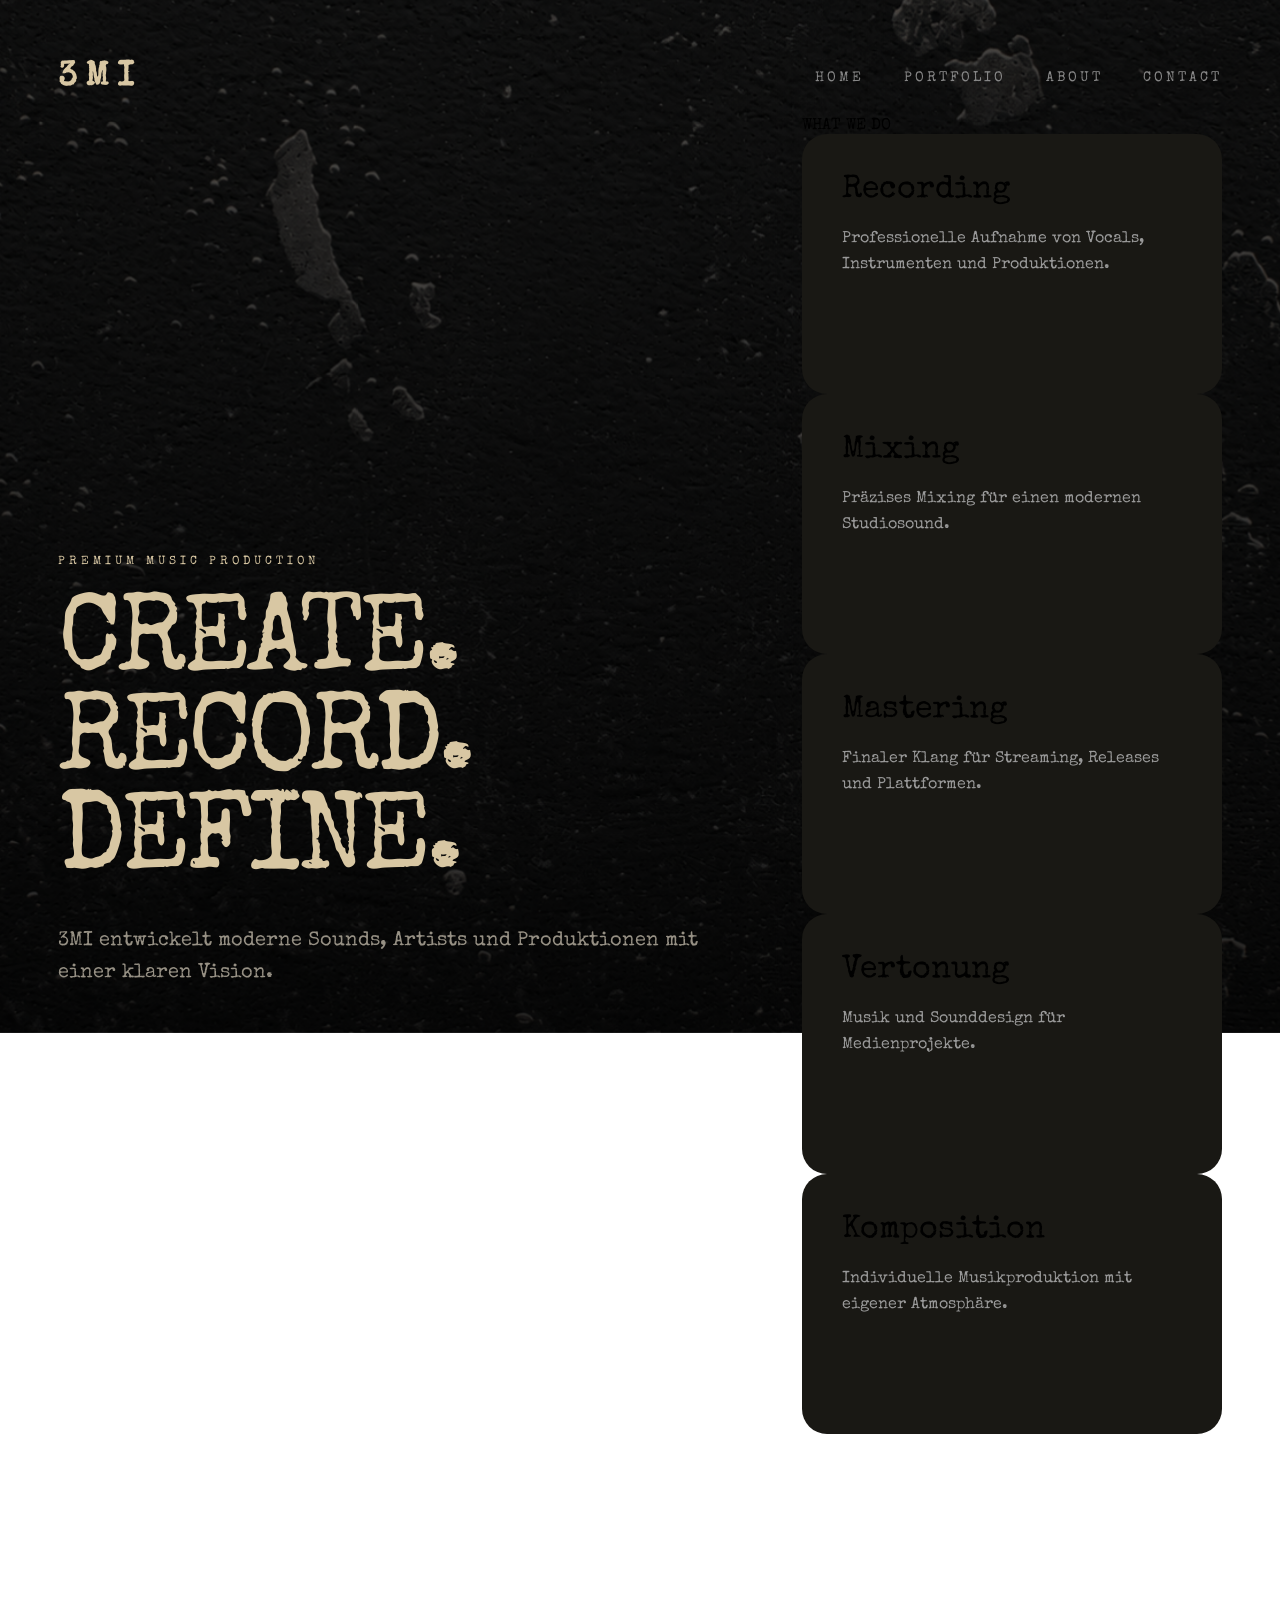
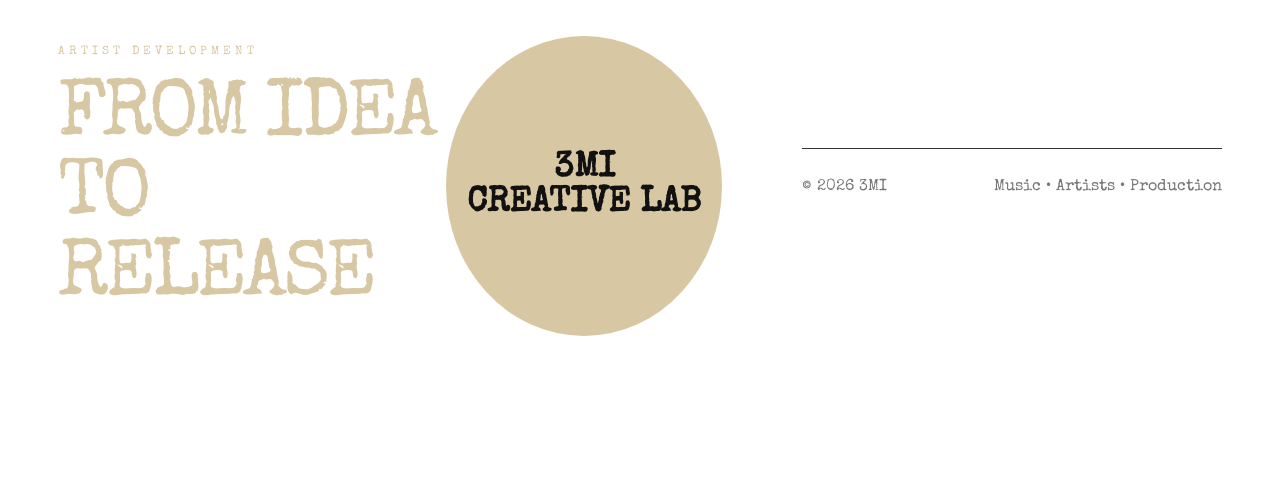
==== index.html @ 88a0291c "Update index.html" ====
<!DOCTYPE html>
<html lang="de">

<head>

    <meta charset="UTF-8">
    <meta name="viewport" content="width=device-width, initial-scale=1.0">

    <title>3MI </title>


    <!-- 
         GOOGLE FONT
     -->

    <link rel="preconnect" href="https://fonts.googleapis.com">
    <link rel="preconnect" href="https://fonts.gstatic.com" crossorigin>

    <link 
        href="https://fonts.googleapis.com/css2?family=Special+Elite&display=swap"
        rel="stylesheet"
    >


    <!-- 
         STYLE
     -->

    <link rel="stylesheet" href="assets/css/style.css">

</head>



<body>


<!-- 
     BACKGROUND
 -->

<div class="background-layer"></div>



<!-- 
     PAGE WRAPPER
 -->

<div class="page">


<!-- 
     NAVIGATION
 -->

<header class="navbar">


    <div class="logo">

        3MI

    </div>



    <button class="menu-toggle">
        ☰
    </button>


    <nav class="nav-menu">

    <a href="/">
        HOME
    </a>

    <a href="portfolio.html">
        PORTFOLIO
    </a>

    <a href="about.html">
        ABOUT
    </a>

    <a href="contact.html">
        CONTACT
    </a>

    </nav>


</header>





<!-- 
     HERO SECTION
  -->

<section class="hero">


    <div class="hero-text">


        <p class="tag">
            PREMIUM MUSIC PRODUCTION
        </p>


        <h1>
            CREATE.
            <br>
            RECORD.
            <br>
            DEFINE.
        </h1>


        <p class="description">

            3MI  entwickelt moderne Sounds,
            Artists und Produktionen mit einer
            klaren Vision.

        </p>


    </div>




    <!-- STUDIO STATUS CARD 

    <div class="hero-card">


        <div class="card-top">

            3MI 

        </div>



        <div class="wave">

            <span></span>
            <span></span>
            <span></span>
            <span></span>
            <span></span>
            <span></span>
            <span></span>
            <span></span>

        </div>



        <div class="card-info">


            <div>
                STATUS
                <strong>
                    ONLINE
                </strong>
            </div>


            <div>
                BPM
                <strong>
                    140
                </strong>
            </div>


            <div>
                QUALITY
                <strong>
                    48 KHZ
                </strong>
            </div>


        </div>


    </div>


</section>

-->




<!-- 
     SERVICES / PAKETE
 -->


<section class="services">


    <div class="section-title">

        WHAT WE DO

    </div>




    <div class="cards">



        <article class="service-card">

            <h3>
                Recording
            </h3>

            <p>
                Professionelle Aufnahme
                von Vocals, Instrumenten
                und Produktionen.
            </p>

        </article>




        <article class="service-card">

            <h3>
                Mixing
            </h3>

            <p>
                Präzises Mixing für
                einen modernen Studiosound.
            </p>

        </article>




        <article class="service-card">

            <h3>
                Mastering
            </h3>

            <p>
                Finaler Klang für Streaming,
                Releases und Plattformen.
            </p>

        </article>




        <article class="service-card">

            <h3>
                Vertonung
            </h3>

            <p>
                Musik und Sounddesign
                für Medienprojekte.
            </p>

        </article>




        <article class="service-card">

            <h3>
                Komposition
            </h3>

            <p>
                Individuelle Musikproduktion
                mit eigener Atmosphäre.
            </p>

        </article>



    </div>


</section>






<!-- 
     ARTIST DEVELOPMENT
 -->


<section class="artist">


    <div>

        <p class="tag">
            ARTIST DEVELOPMENT
        </p>


        <h2>

            FROM IDEA
            <br>
            TO RELEASE

        </h2>


    </div>




    <div class="artist-box">

        3MI

        <br>

        CREATIVE LAB

    </div>


</section>






<!-- 
     FOOTER
 -->


<footer>


    <div>
        © 2026 3MI
    </div>


    <div>
        Music • Artists • Production
    </div>


</footer>




</div>





<!-- 
     BACKGROUND MOVEMENT
 -->

<script>


const background = document.querySelector(".background-layer");


let mouseX = 0;
let mouseY = 0;



document.addEventListener(
    "mousemove",
    (event)=>{


        mouseX =
        (event.clientX / window.innerWidth - 0.5) * 35;


        mouseY =
        (event.clientY / window.innerHeight - 0.5) * 35;


    }
);



function animateBackground(){


    background.style.transform =

    `
    translate(${-mouseX}px, ${-mouseY}px)
    scale(1.1)
    `;


    requestAnimationFrame(
        animateBackground
    );

}


animateBackground();



</script>





<!-- 
     PAGE TRANSITION
 -->

<script>


const page = document.querySelector(".page");


document
.querySelectorAll("nav a")
.forEach(link => {


    link.addEventListener(
        "click",
        event => {


            const target =
            link.getAttribute("href");


            if(
                target &&
                target.endsWith(".html")
            ){


                event.preventDefault();


                page.classList.add(
                    "page-leave"
                );


                setTimeout(()=>{


                    window.location.href =
                    target;


                },500);


            }


        }
    );


});


</script>


<script>

const menuButton = document.querySelector(".menu-toggle");
const menu = document.querySelector(".nav-menu");


menuButton.addEventListener("click",()=>{

    menu.classList.toggle("active");

});

</script>

</body>

</html>
---- assets/css/style.css ----
:root{


--bg:#11110f;

--surface:#191814;

--surface2:#222019;

--cream:#d8c7a3;

--text:#f5f0e6;

--muted:#969084;


}

*{

box-sizing:border-box;

}

/* GLOBAL FONT  */


body {

    font-family:
    "Special Elite",
    cursive;

}

/* LOGO */

.logo {

    font-family:
    "Special Elite",
    cursive;

    font-weight:400;

    letter-spacing:5px;

}

/* HEADLINES */

h1,
h2,
h3 {

    font-family:
    "Special Elite",
    cursive;

    font-weight:400;

}

/* NAVIGATION */

.navbar a {

    font-family:
    "Special Elite",
    cursive;

    letter-spacing:2px;

}

/* MOVING BACKGROUND */



.background-layer{


    position:fixed;


    inset:-80px;


    z-index:-1;


    background:


    linear-gradient(
        rgba(0,0,0,.55),
        rgba(0,0,0,.75)
    ),

    url("../images/background.jpg");



    background-size:cover;


    background-position:center;


    background-repeat:no-repeat;



    will-change:transform;


    transition:transform .15s ease-out;


}

/* WEBSITE CONTENT ABOVE BACKGROUND */


.page{


    position:relative;


    z-index:5;


    max-width:1400px;


    margin:auto;


    padding:30px 50px;


}

/* NAV */

.navbar{


    height:80px;

    display:flex;

    align-items:center;

    justify-content:space-between;


}

.logo{


    font-size:34px;

    font-weight:900;

    letter-spacing:8px;

    color:var(--cream);


}

.logo span{


    display:block;

    font-size:9px;

    letter-spacing:5px;

    color:#8f887b;


}

nav{


    display:flex;

    gap:40px;


}

nav a{


    text-decoration:none;

    color:#aaa;

    font-size:13px;

    letter-spacing:2px;


}

nav a:hover{

    color:white;

}

.nav-button{


    background:var(--cream);

    border:none;

    padding:14px 25px;

    border-radius:30px;

    font-weight:700;

    cursor:pointer;


}

.navbar nav a {

    position:relative;

    text-decoration:none;

    color:#888;

    font-size:14px;

    letter-spacing:3px;

    transition:.3s;

}

/* Hover Farbe */

.navbar nav a:hover {

    color:#f5f0df;

}

/* Unterstrich Animation */

.navbar nav a::after {


    content:"";


    position:absolute;


    left:0;


    bottom:-8px;


    width:0;


    height:2px;


    background:var(--cream);


    transition:.35s;

    box-shadow:

    0 0 10px rgba(216,199,163,.7);


}

.navbar nav a:hover::after {


    width:100%;


}

/* HERO */

.hero{


    min-height:700px;

    display:grid;

    grid-template-columns:1fr 420px;

    align-items:center;

    gap:80px;


}

.tag{


    color:var(--cream);

    letter-spacing:4px;

    font-size:12px;


}

h1{

    color:var(--cream);

    font-size:110px;

    line-height:.9;

    margin:30px 0;

    letter-spacing:-5px;
}

.description{


    color:var(--muted);

    font-size:20px;

    max-width:800px;

    line-height:1.6;


}





.buttons{


    display:flex;

    gap:20px;

    margin-top:40px;


}

button{


    font-family:inherit;

}

.primary{


    background:var(--cream);

    border:none;

    padding:18px 35px;

    border-radius:40px;

    font-weight:700;


}

.secondary{


    background:none;

    border:1px solid #555;

    color:white;

    padding:18px 35px;

    border-radius:40px;


}

/* CARD */


.hero-card{


    background:

    linear-gradient(

    145deg,

    #24221d,

    #13120f

);


    border-radius:30px;

    padding:30px;

    height:420px;


}

.card-top{


    letter-spacing:4px;

    color:#aaa;


}

.wave{


    height:150px;

    display:flex;

    align-items:center;

    justify-content:center;

    gap:8px;


}

.wave span{


    width:5px;

    height:70px;

    background:var(--cream);

    border-radius:10px;


    animation:pulse 1.5s infinite alternate;


}

.wave span:nth-child(even){

    height:120px;

}

@keyframes pulse{


    from{

        transform:scaleY(.6);

    }


    to{

    transform:scaleY(1);

    }


}

.card-info{


    display:flex;

    justify-content:space-between;

    color:#888;

    font-size:12px;

}

.card-info strong{


    display:block;

    color:white;

    margin-top:10px;


}

/* SERVICES belibt erstmal kommentiert

.services{

    color:var(--cream);
    padding:100px 0;

    max-width:1200px;

    margin:0 auto;

}

.section-title{

    width:100%;
    
    text-align:center;

    color:var(--cream);

    letter-spacing:8px;

    font-size:15px;

    margin-bottom:50px;


}

.cards {

    display:grid;

    grid-template-columns:repeat(6, 1fr);

    gap:30px;

    max-width:1100px;

    margin:auto;

} 
*/

/* obere 3 Karten */

.service-card:nth-child(1){

    grid-column:1 / 3;

}


.service-card:nth-child(2){

    grid-column:3 / 5;

}


.service-card:nth-child(3){

    grid-column:5 / 7;

}



/* untere 2 Karten zentriert */

.service-card:nth-child(4){

    grid-column:2 / 4;

}



.service-card:nth-child(5){

    grid-column:4 / 6;

}

.service-card{


    background:var(--surface);

    padding:40px;

    border-radius:25px;

    min-height:260px;

    transition:.3s;


}

.service-card:hover{


    transform:translateY(-8px);


}

.service-card h3{


    font-size:32px;

    margin:0 0 20px;


}

.service-card p{


    color:#999;

    line-height:1.6;


}

/* ARTIST */


.artist{

    color:var(--cream);

    display:flex;

    justify-content:space-between;

    align-items:center;

    max-width:1200px;

    width:100%;

    margin:0 auto;

    padding:120px 0;

}

.artist h2{

    color:var(--cream);

    font-size:80px;

    letter-spacing:-4px;

    margin:20px 0;

}

.artist-box{

    width:300px;

    height:300px;

    border-radius:50%;

    background:var(--cream);

    color:#111;

    display:flex;

    align-items:center;

    justify-content:center;

    text-align:center;

    font-weight:900;

    font-size:35px;

}

footer{


    border-top:1px solid #333;

    padding:30px 0;

    display:flex;

    justify-content:space-between;

    color:#777;

}

@media (max-width: 900px) {

    .page{
        padding:20px;
    }

    .hero{

        grid-template-columns:1fr;
        gap:40px;
        min-height:auto;

    }

    .hero h1{

        font-size:55px;
        letter-spacing:-2px;

    }

    .description{

        font-size:16px;

    }

    .hero-card{

        width:100%;
        height:auto;

    }

    .cards{

        grid-template-columns:1fr;
        gap:20px;

    }

    .service-card{

        grid-column:auto !important;

    }

    .portfolio-grid{

        grid-template-columns:1fr;

    }

    .artist{

        flex-direction:column;

        align-items:center;

        gap:40px;

        text-align:center;

        padding:70px 0;

    }

    .artist h2{

        font-size:55px;

    }

    .artist-box{

        width:220px;
        height:220px;
        font-size:28px;

    }

}

/* PORTFOLIO */


.portfolio{


    padding:120px 0;


}




.portfolio-grid{


    max-width:1100px;


    margin:auto;


    display:grid;


    grid-template-columns:repeat(3,1fr);


    gap:30px;


}



.portfolio-card{

    color:var(--cream);

    background:var(--surface);

    border-radius:25px;

    overflow:hidden;

    transition:.4s;


}



.portfolio-card:hover{


    transform:translateY(-10px);


}



.portfolio-card img{


    width:100%;


    height:250px;


    object-fit:cover;


}



.portfolio-card h3{


    padding:20px 25px 0;


    font-size:28px;


}



.portfolio-card p{


    padding:0 25px 25px;


    color:#999;


}

/*

PAGE TRANSITION

*/


.fade{

    animation:pageEnter .8s ease;

}



@keyframes pageEnter{


    from{

        opacity:0;

        transform:translateY(20px);

        filter:blur(8px);

    }


    to{

        opacity:1;

        transform:translateY(0);

        filter:blur(0);

    }


}



@keyframes pageFade{


    from{

        opacity:0;

        transform:translateY(20px);

    }


    to{

        opacity:1;

        transform:translateY(0);

    }


}






/*

ACTIVE NAVBAR

*/


.navbar a.active{


    color:#d8c9a7;


}



.navbar a.active::after{


    width:100%;


}


/*

NAV HOVER

*/


.navbar a{


    position:relative;


}



.navbar a::after{


    content:"";


    position:absolute;


    left:0;


    bottom:-8px;


    height:2px;


    width:0;


    background:#d8c9a7;


    transition:.3s;


}



.navbar a:hover::after{


    width:100%;


}



/* PORTFOLIO */


.portfolio-hero{

    padding-top:120px;

    max-width:1100px;

    margin:auto;

}





.portfolio-hero h1{

    font-size:90px;

    line-height:.9;

    margin:30px 0;

}







.portfolio-grid{


    max-width:1200px;

    margin:100px auto;

    display:grid;

    grid-template-columns:repeat(2,1fr);

    gap:40px;


}





.portfolio-card{


    position:relative;

    height:500px;

    overflow:hidden;

    border-radius:30px;

    background:#111;


}





.portfolio-card img{


    width:100%;

    height:100%;

    object-fit:cover;

    transition:.6s;


}






.portfolio-card:hover img{


    transform:scale(1.08);


}






.portfolio-overlay{


    position:absolute;

    bottom:0;

    left:0;

    right:0;

    padding:40px;

    background:

    linear-gradient(
    transparent,
    rgba(0,0,0,.85)
    );


}






.portfolio-overlay h2{


    font-size:35px;

    margin:0;


}






.portfolio-overlay p{


    color:#aaa;

    letter-spacing:2px;


}



/* PAGE TRANSITION */


.page-transition{

    animation:pageOut .6s ease forwards;

    filter:blur(5px);

}



@keyframes pageOut{


    from{

        opacity:1;

        transform:translateY(0);

    }


    to{

        opacity:0;

        transform:translateY(-20px);

    }


}

.page-leave{


    animation:pageLeave .5s ease forwards;


}



@keyframes pageLeave{


    from{

        opacity:1;

        transform:translateY(0);

        filter:blur(0);


    }



    to{


        opacity:0;

        transform:translateY(-20px);

        filter:blur(8px);


    }


}

/* 
   ABOUT IMAGE
 */


@media(max-width:900px){


    .about-image-section{

        width:100%;

        margin:50px 0;

    }

}

.about-image-card {

    position:relative;

    height:550px;

    overflow:hidden;

    border-radius:30px;

}



.about-image-card img {

    width:100%;

    height:100%;

    object-fit:cover;

    transition:.6s;

}



.about-image-card:hover img {

    transform:scale(1.08);

}



.about-overlay {

    position:absolute;

    bottom:0;

    left:0;

    right:0;

    padding:40px;

    background:

    linear-gradient(
        transparent,
        rgba(0,0,0,.85)
    );

}

@media(max-width:900px){


    .about-overlay{

        padding:25px;

    }


    .about-overlay h2{

        font-size:30px;

    }


}

.about-overlay h2 {

    color:var(--cream);

    font-size:40px;

    margin-bottom:10px;

}


.about-overlay p {

    color:#aaa;

    letter-spacing:2px;

}

/* 
   MOBILE MENU
 */


.menu-toggle{

    display:none;

    background:none;

    border:none;

    color:var(--cream);

    font-size:32px;

    cursor:pointer;

    font-family:inherit;

}




@media(max-width:900px){



    .navbar{

        position:relative;

    }




    .menu-toggle{

        display:block;

    }




    .nav-menu{

        position:absolute;

        top:80px;

        left:0;

        right:0;

        background:var(--surface);

        border-radius:20px;

        padding:30px;


        display:none;

        flex-direction:column;

        align-items:center;

        gap:25px;


        text-align:center;

        z-index:100;

    }




    .nav-menu.active{

        display:flex;

    }




    .nav-menu a{

        font-size:18px;

        color:var(--cream);

        letter-spacing:3px;

    }




    .nav-menu a::after{

        display:none;

    }



}

/* 
   PORTFOLIO SPOTIFY MOBILE
 */


@media(max-width:900px){


    .portfolio-grid{

        width:100%;

        display:block;

    }



    .spotify-card{

        width:100%;

        max-width:none;

        margin:0;

    }



    .spotify-embed{

        width:100%;

    }



    .spotify-embed iframe{

        width:100% !important;

        height:450px !important;

        border-radius:20px;

    }



    .portfolio-overlay h2{

        font-size:32px;

    }



}

/* 
   MOBILE MENU FIX
*/

.menu-toggle{

    display:none;

    background:var(--surface);

    border:none;

    color:var(--cream);

    font-size:28px;

    cursor:pointer;

    font-family:inherit;

    width:55px;

    height:55px;

    border-radius:15px;

    align-items:center;

    justify-content:center;

}


/* MOBILE */

@media(max-width:900px){


    .navbar{

        height:80px;

        display:flex;

        align-items:center;

        justify-content:space-between;

        position:relative;

    }



    .logo{

        font-size:32px;

    }



    .menu-toggle{

        display:flex;

        margin-left:auto;

    }



    .nav-menu{

        position:absolute;

        top:90px;

        left:0;

        right:0;

        background:var(--surface);

        border-radius:20px;

        padding:30px;


        display:none;

        flex-direction:column;

        align-items:center;

        gap:25px;


        z-index:100;

    }



    .nav-menu.active{

        display:flex;

    }



    .nav-menu a{

        font-size:18px;

        color:var(--cream);

        letter-spacing:3px;

    }



    .nav-menu a::after{

        display:none;

    }


}
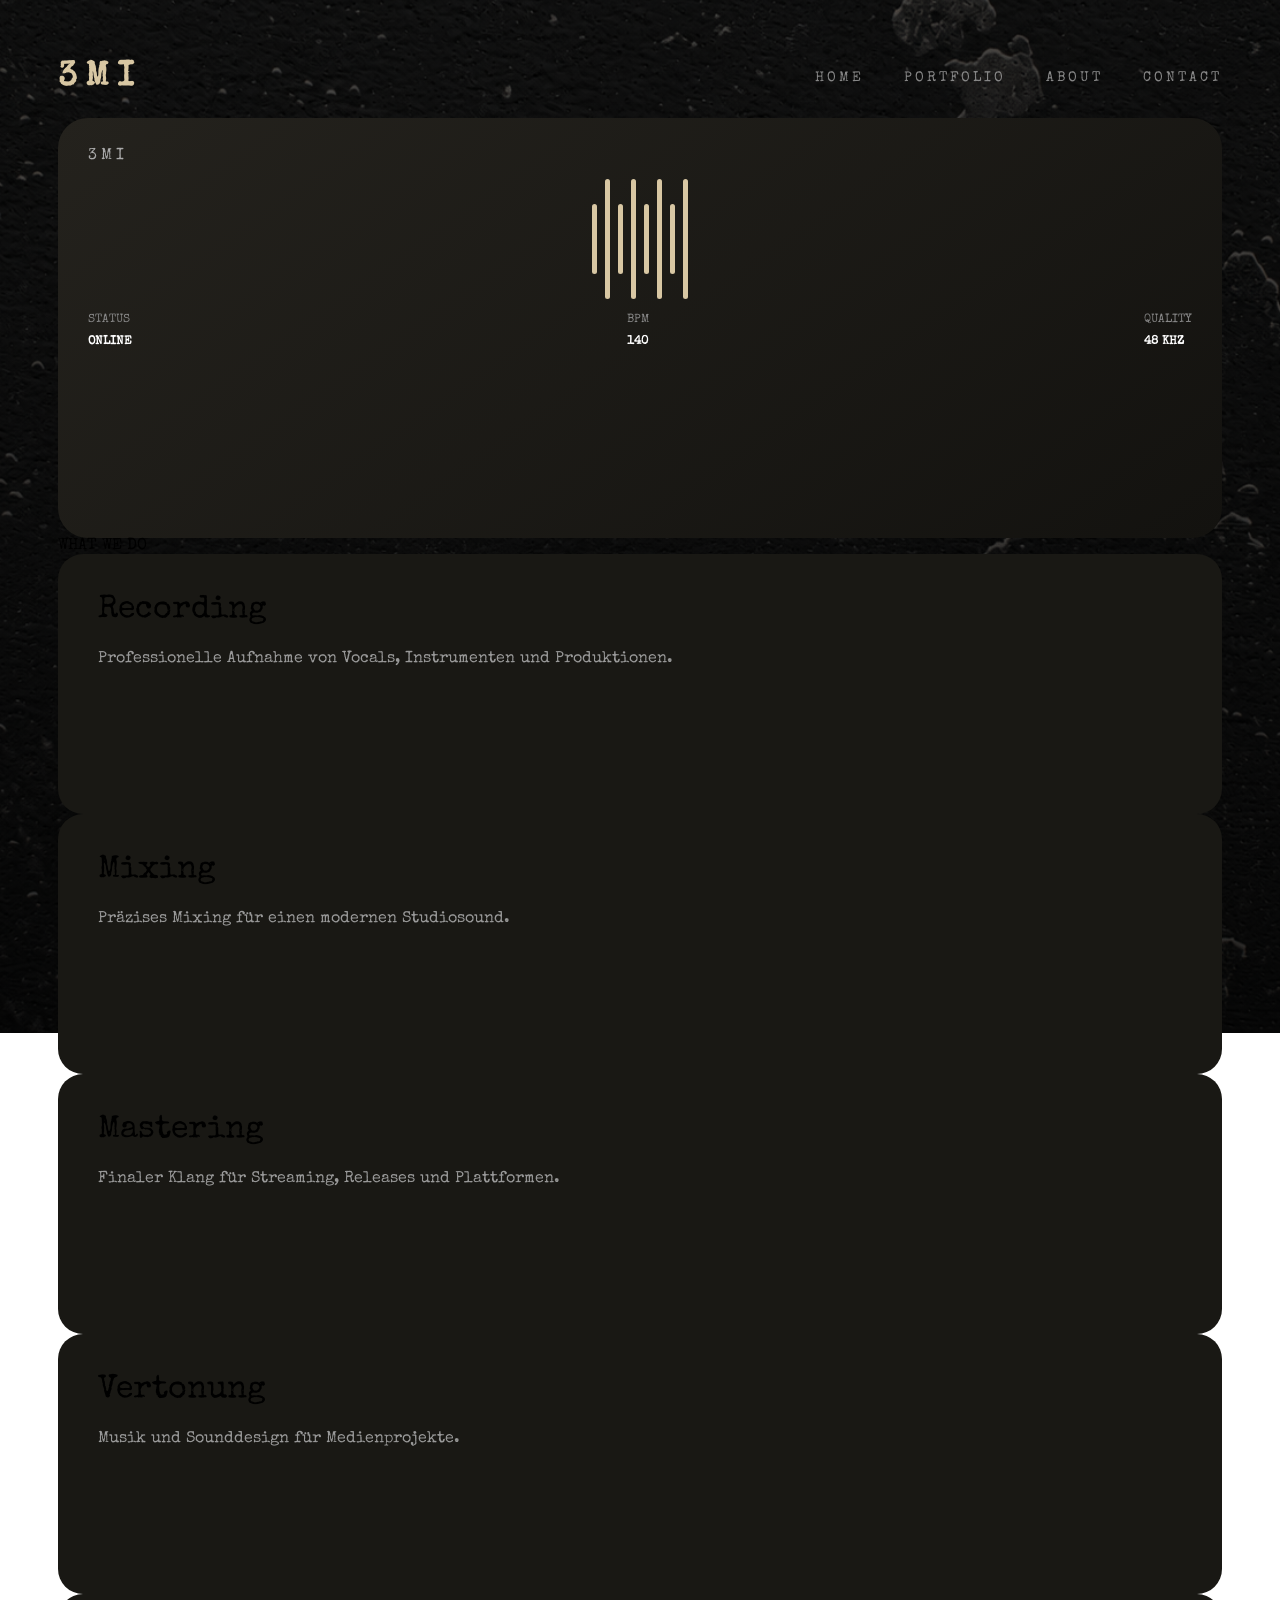
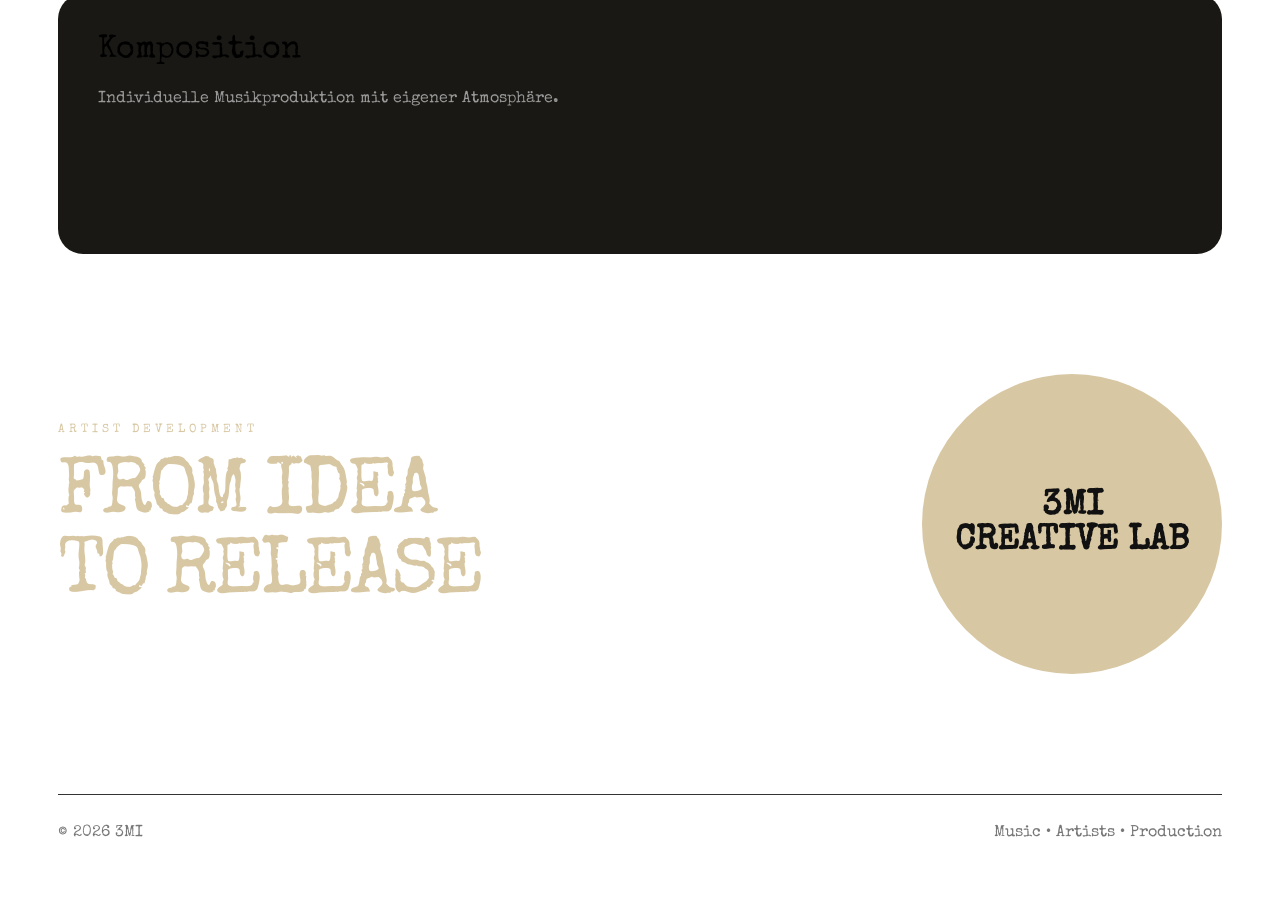
==== commit 86fc4af7: "Revert "Update index.html" This reverts commit 88a0291cd4acffeea2bf9ddf64185b2b163a189b." ====
--- a/index.html
+++ b/index.html
@@ -99,7 +99,7 @@
 
 <!-- 
      HERO SECTION
-  -->
+ 
 
 <section class="hero">
 
@@ -132,10 +132,11 @@
 
     </div>
 
-
-
-
-    <!-- STUDIO STATUS CARD 
+    -->
+
+
+
+    <!-- STUDIO STATUS CARD -->
 
     <div class="hero-card">
 
@@ -198,7 +199,7 @@
 
 </section>
 
--->
+
 
 
 
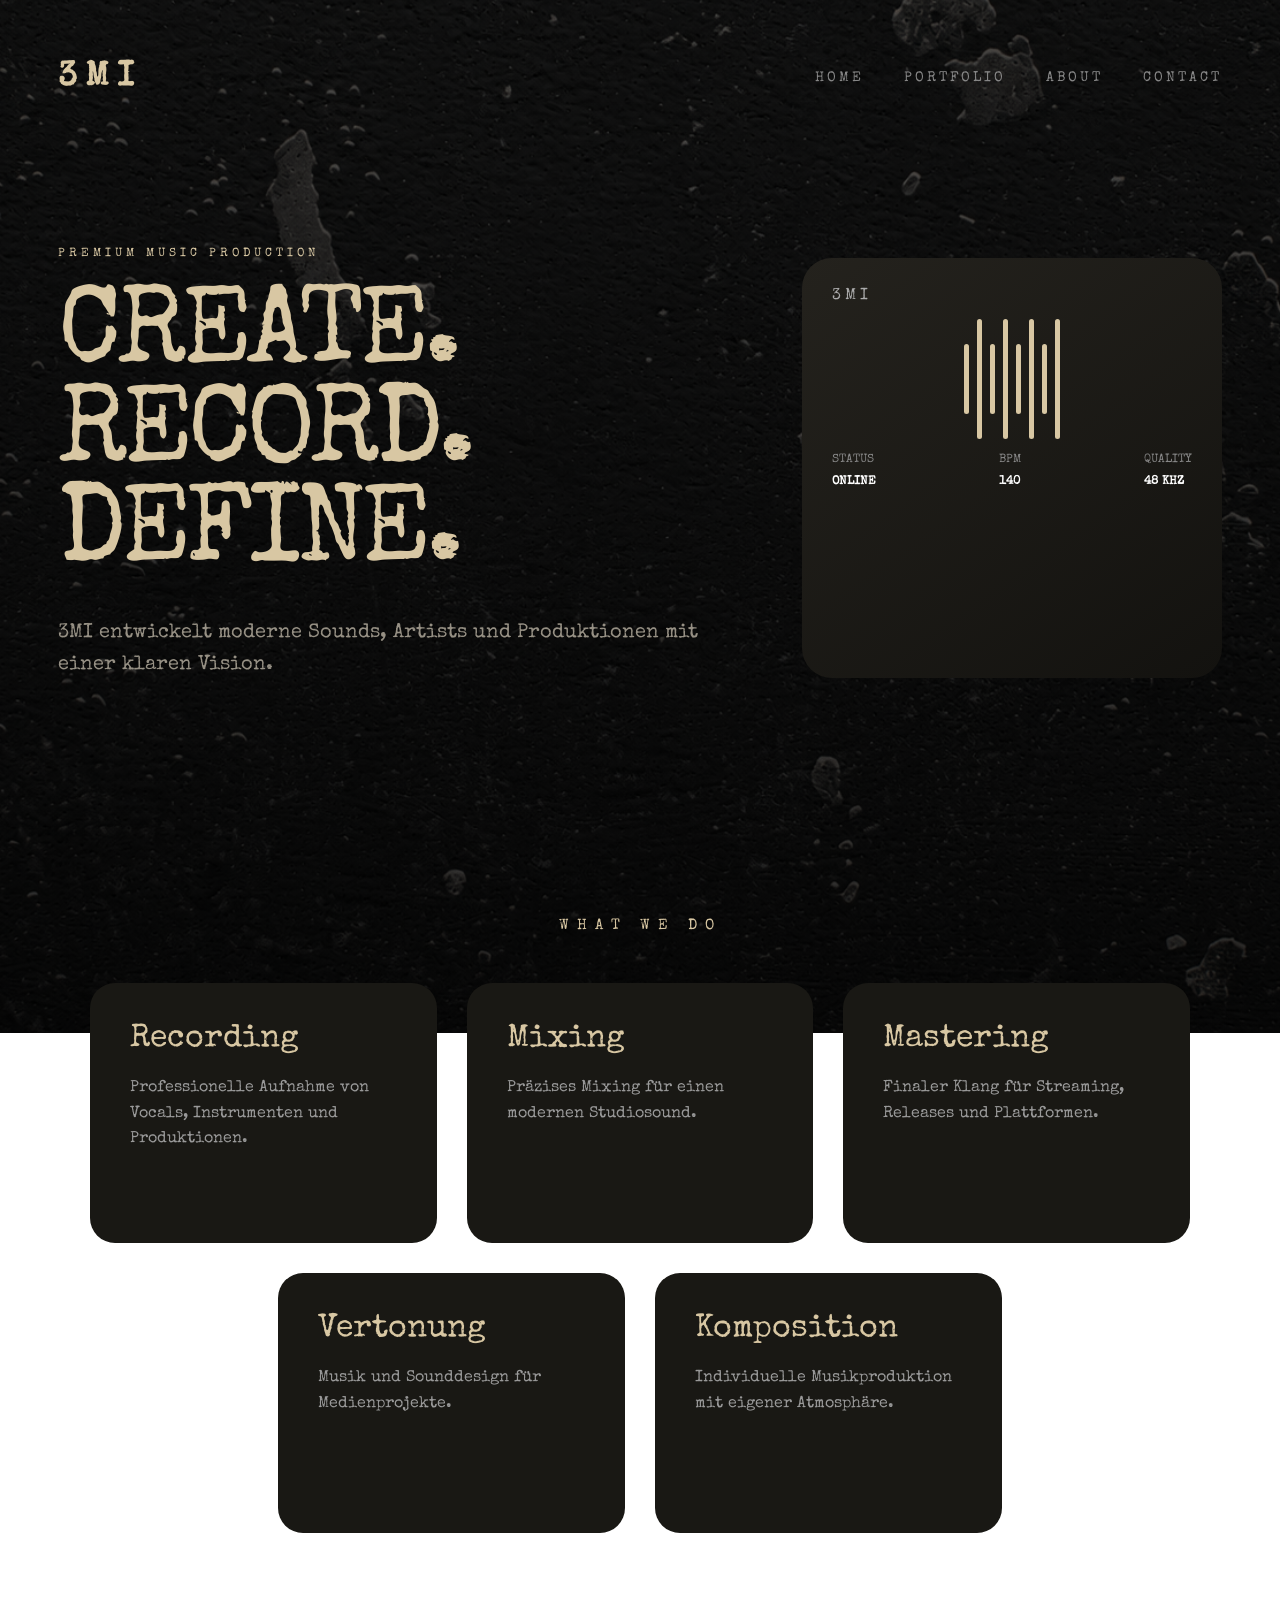
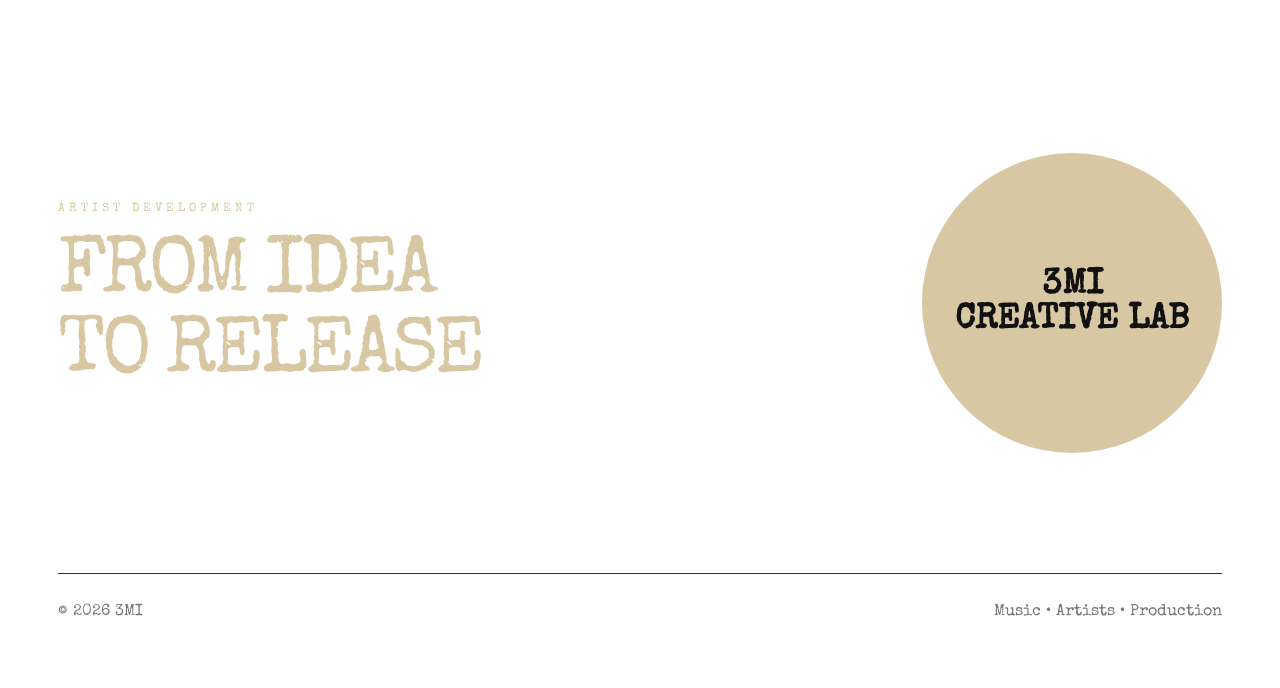
==== commit 01207b88: "update" ====
--- a/index.html
+++ b/index.html
@@ -99,7 +99,7 @@
 
 <!-- 
      HERO SECTION
- 
+  -->
 
 <section class="hero">
 
@@ -132,7 +132,6 @@
 
     </div>
 
-    -->
 
 
 
--- a/assets/css/style.css
+++ b/assets/css/style.css
@@ -534,7 +534,7 @@
 
 }
 
-/* SERVICES belibt erstmal kommentiert
+/* SERVICES */
 
 .services{
 
@@ -577,7 +577,7 @@
     margin:auto;
 
 } 
-*/
+
 
 /* obere 3 Karten */
 
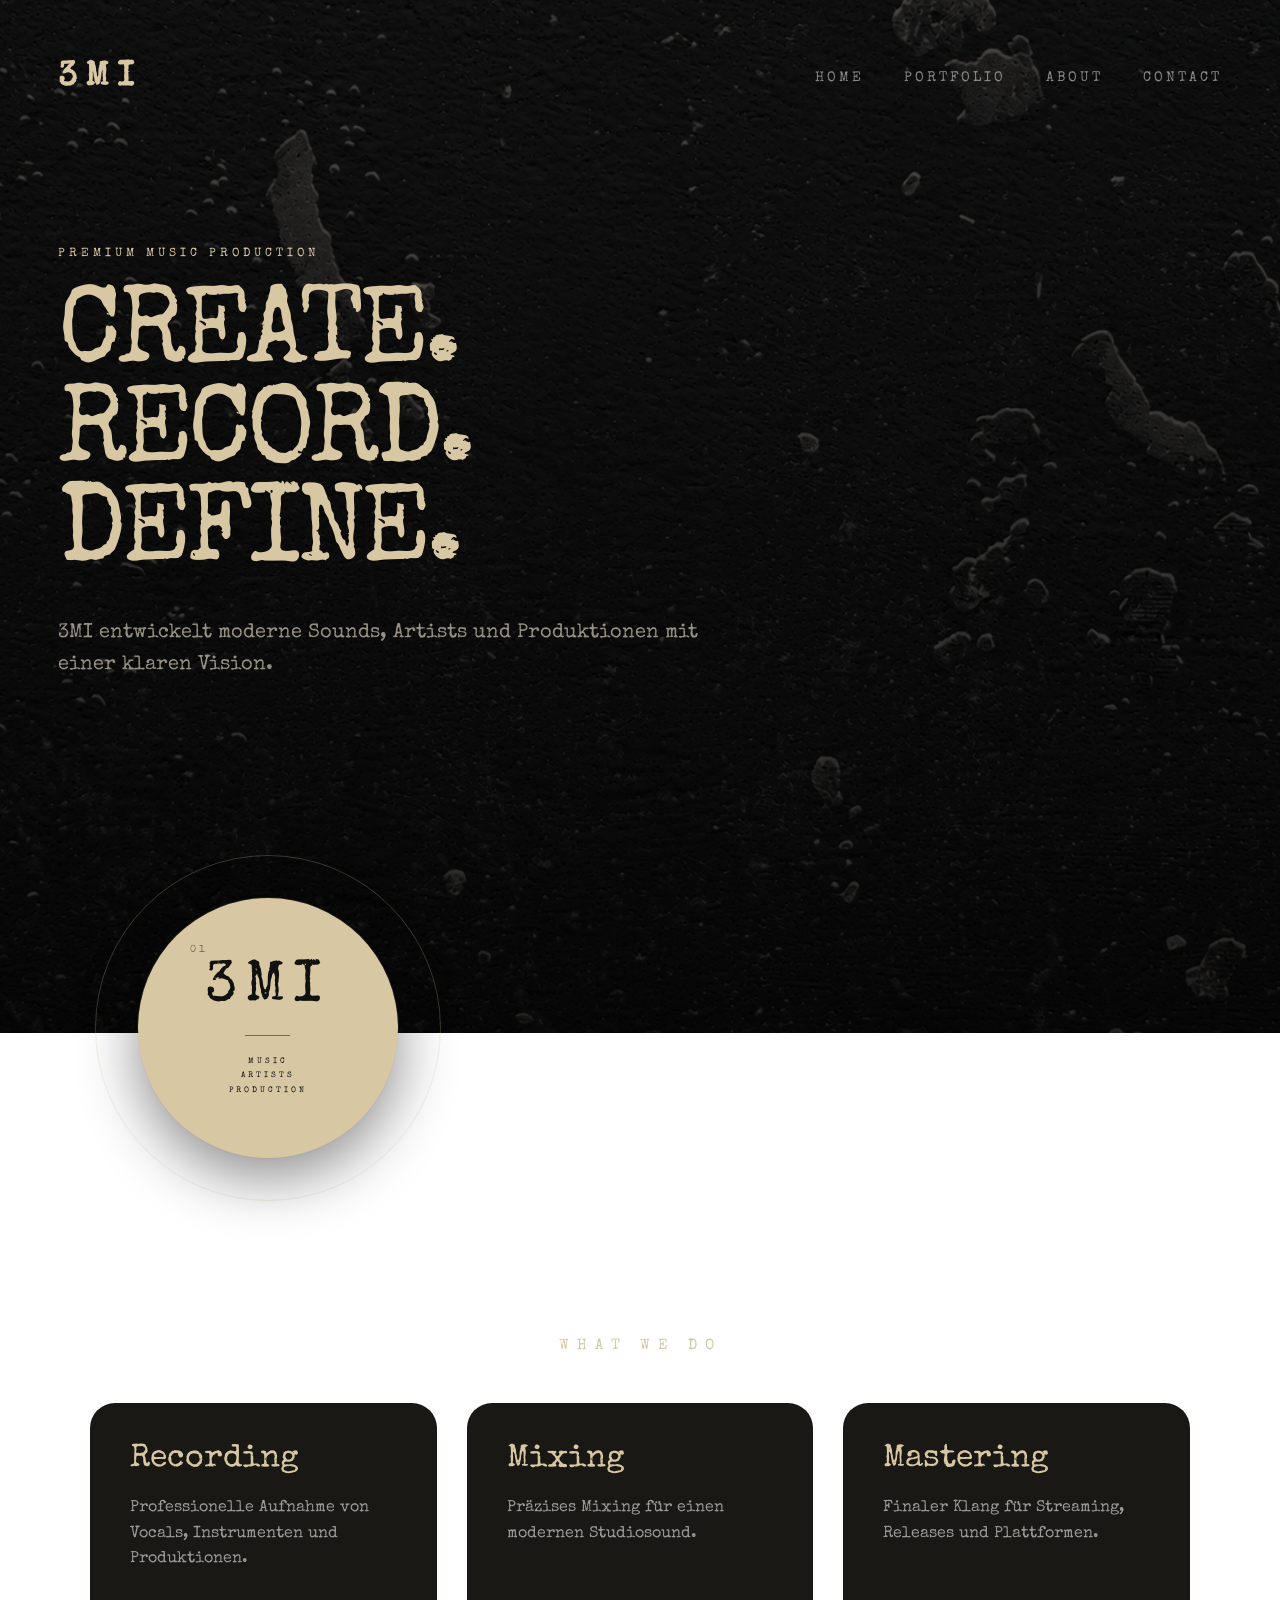
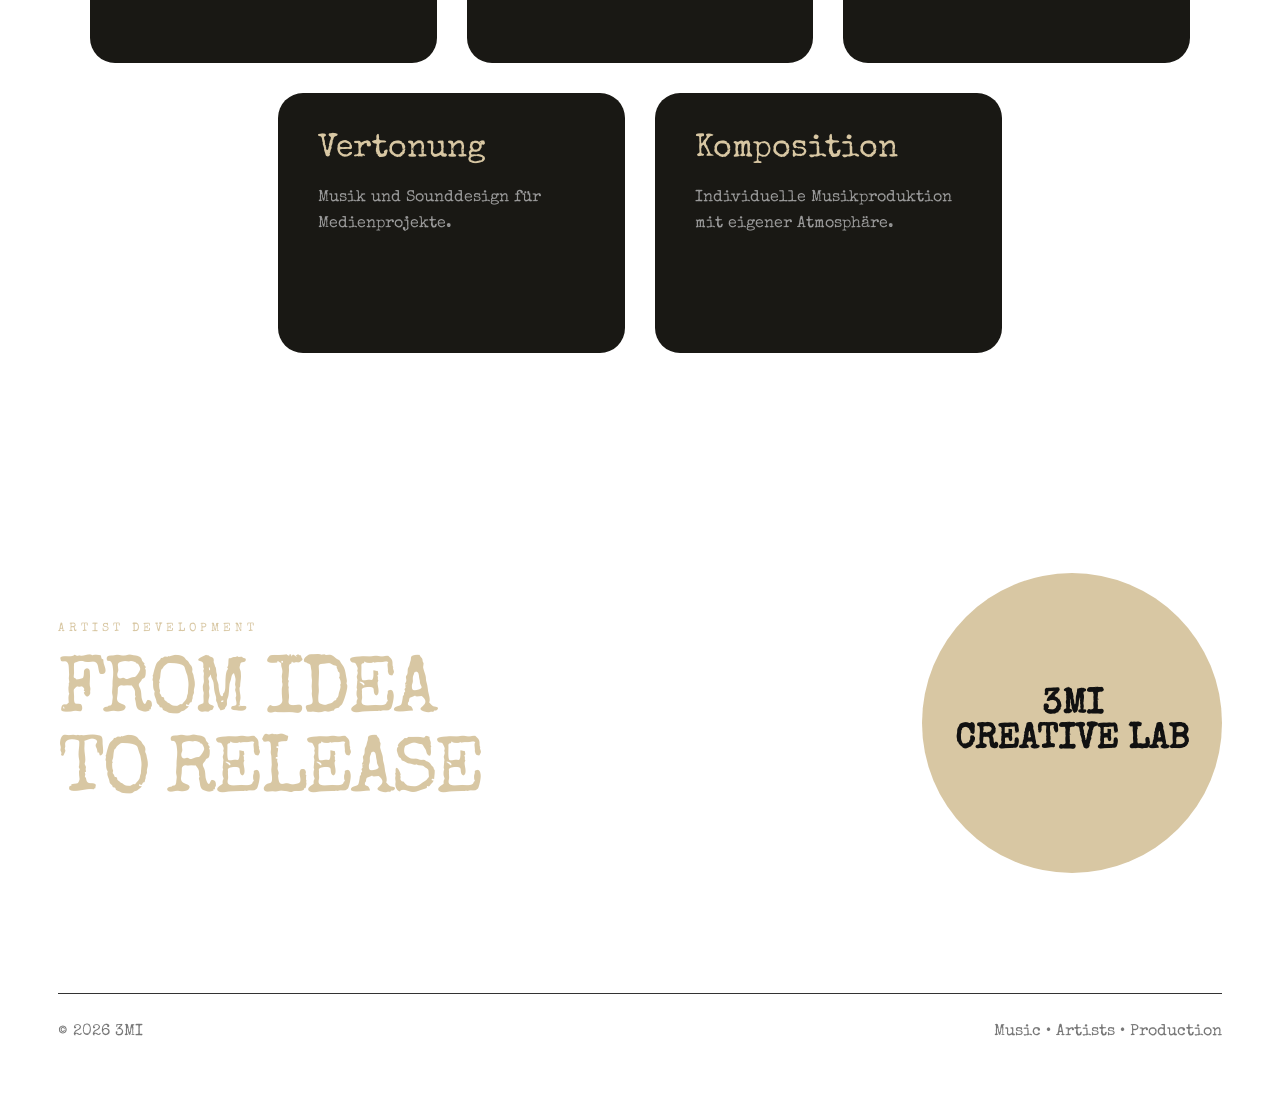
==== commit 39b989d8: "remove status card" ====
--- a/index.html
+++ b/index.html
@@ -132,74 +132,37 @@
 
     </div>
 
-
-
-
-    <!-- STUDIO STATUS CARD -->
-
-    <div class="hero-card">
-
-
-        <div class="card-top">
-
-            3MI 
-
+</section>
+
+
+
+    <!-- CREATIVE STUDIO OBJECT -->
+
+<div class="studio-object">
+
+    <div class="studio-object-inner">
+
+        <span class="object-number">
+            01
+        </span>
+
+        <div class="object-logo">
+            3MI
         </div>
 
-
-
-        <div class="wave">
-
-            <span></span>
-            <span></span>
-            <span></span>
-            <span></span>
-            <span></span>
-            <span></span>
-            <span></span>
-            <span></span>
-
-        </div>
-
-
-
-        <div class="card-info">
-
-
-            <div>
-                STATUS
-                <strong>
-                    ONLINE
-                </strong>
-            </div>
-
-
-            <div>
-                BPM
-                <strong>
-                    140
-                </strong>
-            </div>
-
-
-            <div>
-                QUALITY
-                <strong>
-                    48 KHZ
-                </strong>
-            </div>
-
-
-        </div>
-
-
-    </div>
-
-
-</section>
-
-
-
+        <div class="object-line"></div>
+
+        <span class="object-text">
+            MUSIC
+            <br>
+            ARTISTS
+            <br>
+            PRODUCTION
+        </span>
+
+    </div>
+
+</div>
 
 
 
--- a/assets/css/style.css
+++ b/assets/css/style.css
@@ -1738,3 +1738,204 @@
 
 
 }
+
+/* 
+   3MI CREATIVE OBJECT
+ */
+
+.studio-object {
+
+    width:100%;
+
+    max-width:420px;
+
+    aspect-ratio:1 / 1;
+
+    display:flex;
+
+    align-items:center;
+
+    justify-content:center;
+
+    position:relative;
+
+}
+
+
+/* ÄUSSERER KREIS */
+
+.studio-object::before {
+
+    content:"";
+
+    position:absolute;
+
+    width:82%;
+
+    height:82%;
+
+    border:1px solid rgba(216,199,163,.25);
+
+    border-radius:50%;
+
+    animation:objectRotate 25s linear infinite;
+
+}
+
+
+/* ZWEITER KREIS */
+
+.studio-object::after {
+
+    content:"";
+
+    position:absolute;
+
+    width:62%;
+
+    height:62%;
+
+    border:1px solid rgba(216,199,163,.12);
+
+    border-radius:50%;
+
+}
+
+
+/* INHALT */
+
+.studio-object-inner {
+
+    width:62%;
+
+    height:62%;
+
+    border-radius:50%;
+
+    background:var(--cream);
+
+    color:#11110f;
+
+    display:flex;
+
+    flex-direction:column;
+
+    justify-content:center;
+
+    align-items:center;
+
+    text-align:center;
+
+    position:relative;
+
+    z-index:2;
+
+    box-shadow:
+
+        0 20px 60px rgba(0,0,0,.45);
+
+}
+
+
+/* NUMMER */
+
+.object-number {
+
+    position:absolute;
+
+    top:18%;
+
+    left:20%;
+
+    font-size:10px;
+
+    letter-spacing:3px;
+
+    opacity:.55;
+
+}
+
+
+/* 3MI */
+
+.object-logo {
+
+    font-size:58px;
+
+    letter-spacing:8px;
+
+    line-height:1;
+
+}
+
+
+/* LINIE */
+
+.object-line {
+
+    width:45px;
+
+    height:1px;
+
+    background:#11110f;
+
+    margin:18px 0;
+
+    opacity:.5;
+
+}
+
+
+/* TEXT */
+
+.object-text {
+
+    font-size:8px;
+
+    letter-spacing:3px;
+
+    line-height:1.8;
+
+}
+
+
+/* ROTATION */
+
+@keyframes objectRotate {
+
+    from {
+
+        transform:rotate(0deg);
+
+    }
+
+    to {
+
+        transform:rotate(360deg);
+
+    }
+
+}
+
+
+/* 
+   MOBILE
+ */
+
+@media(max-width:900px) {
+
+    .studio-object {
+
+        max-width:320px;
+
+        margin:20px auto 40px;
+
+    }
+
+    .object-logo {
+
+        font-size:45px;
+
+    }
+
+}
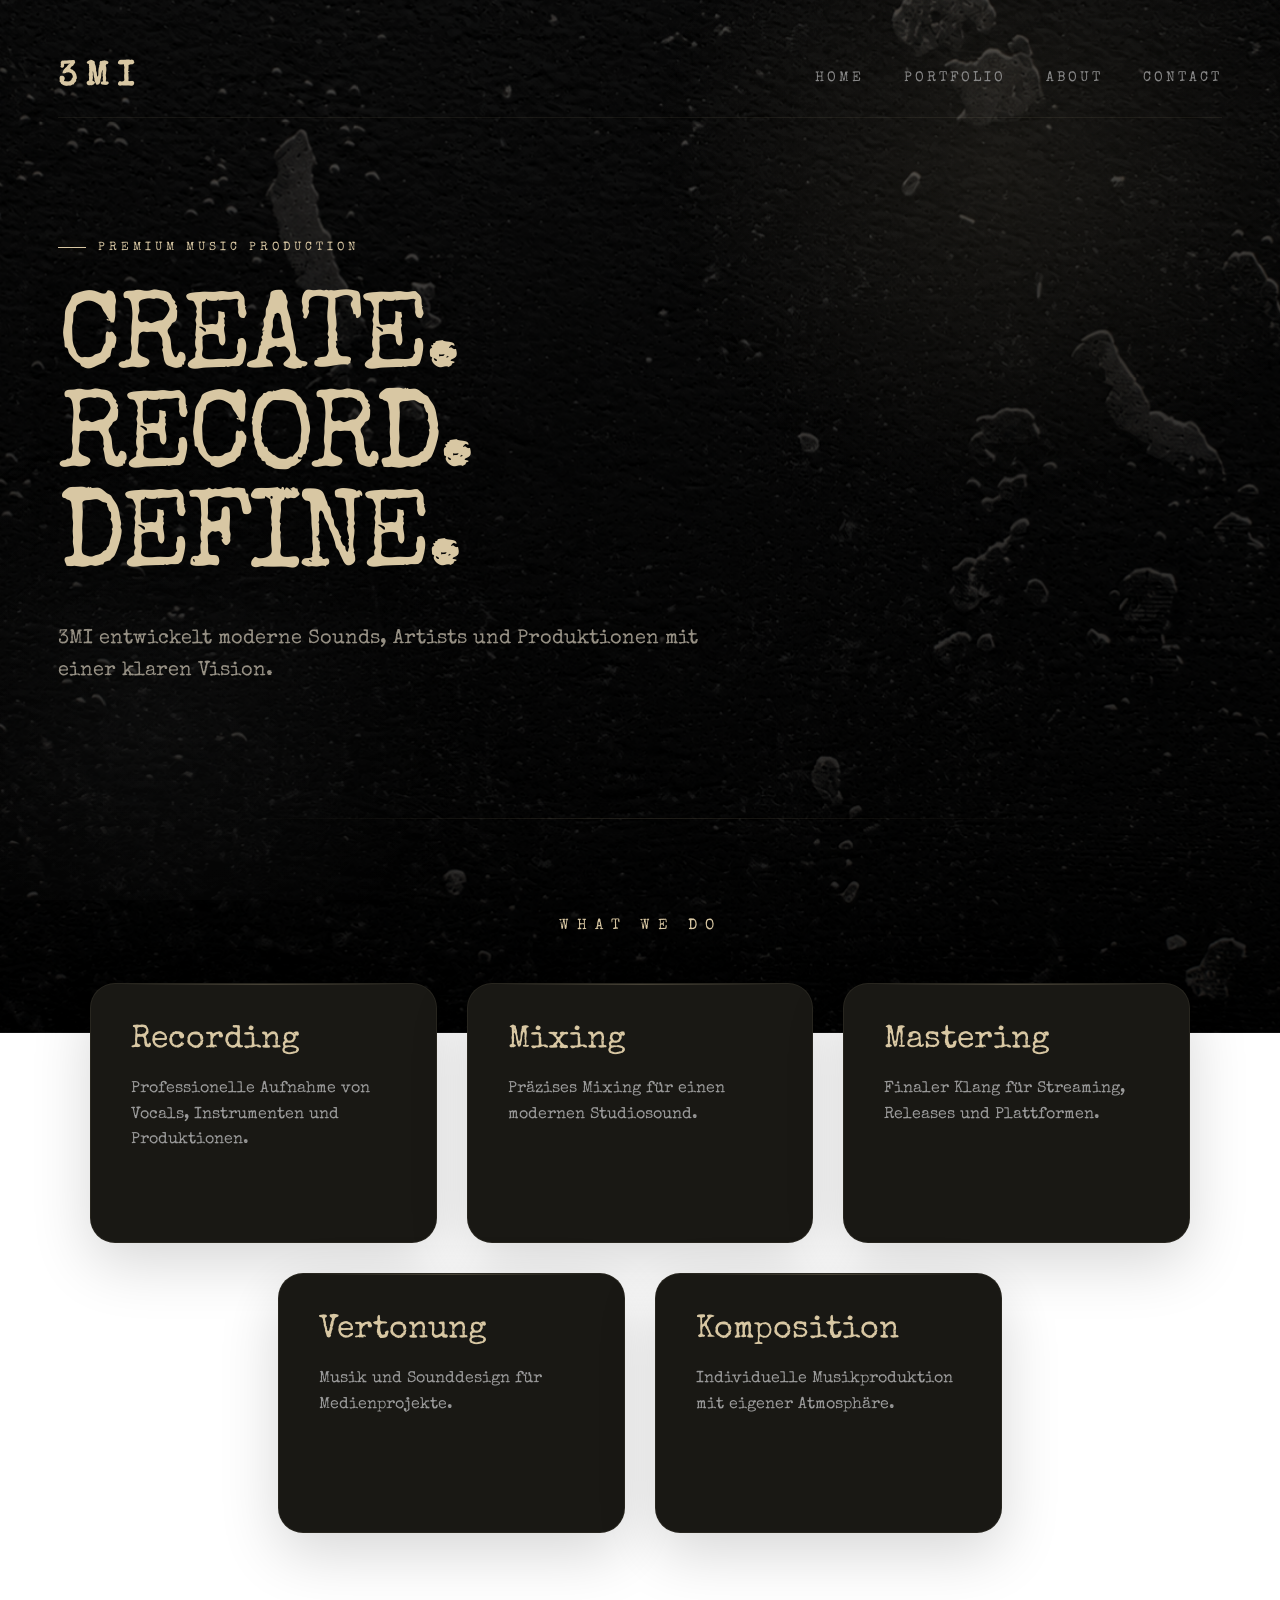
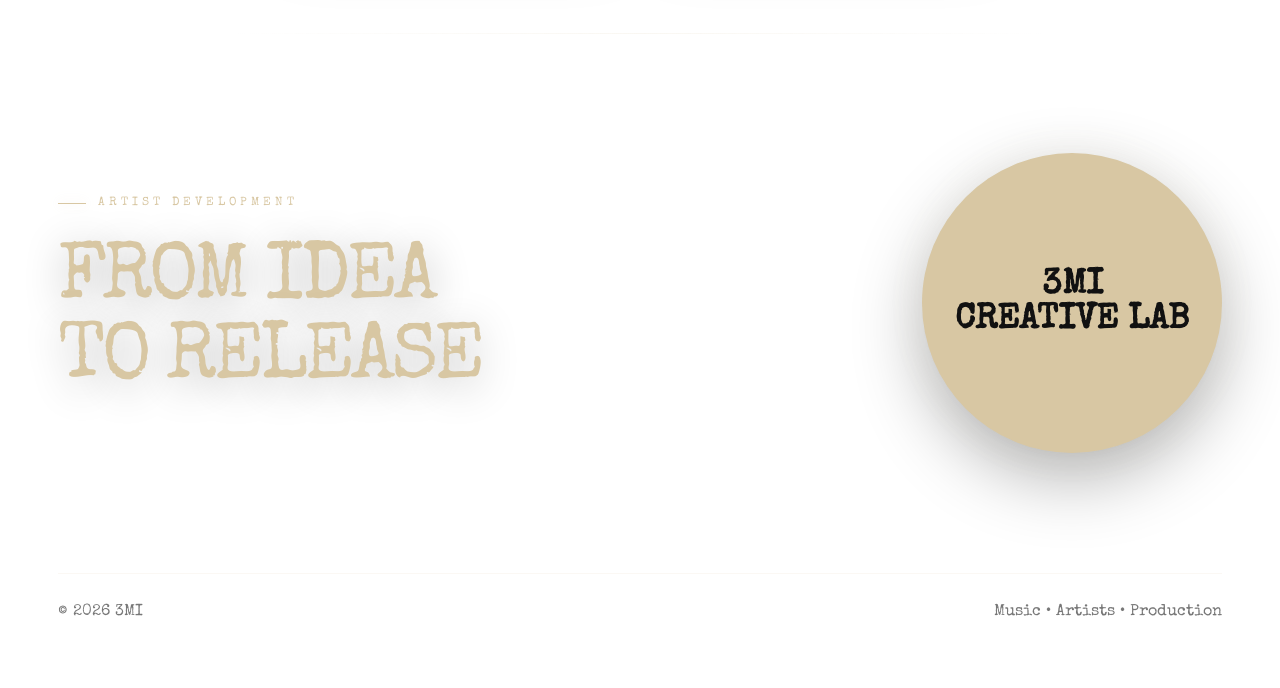
==== commit abb52240: "Update index.html" ====
--- a/index.html
+++ b/index.html
@@ -134,38 +134,6 @@
 
 </section>
 
-
-
-    <!-- CREATIVE STUDIO OBJECT -->
-
-<div class="studio-object">
-
-    <div class="studio-object-inner">
-
-        <span class="object-number">
-            01
-        </span>
-
-        <div class="object-logo">
-            3MI
-        </div>
-
-        <div class="object-line"></div>
-
-        <span class="object-text">
-            MUSIC
-            <br>
-            ARTISTS
-            <br>
-            PRODUCTION
-        </span>
-
-    </div>
-
-</div>
-
-
-
 <!-- 
      SERVICES / PAKETE
  -->
--- a/assets/css/style.css
+++ b/assets/css/style.css
@@ -1,3 +1,7 @@
+   /* 
+   3MI STUDIO
+   Designed & coded by @luca */ 
+
 :root{
 
 
@@ -534,6 +538,233 @@
 
 }
 
+/* =========================
+   3MI STUDIO OBJECT
+========================= */
+
+.studio-object {
+
+    width:100%;
+
+    height:420px;
+
+    display:flex;
+
+    align-items:center;
+
+    justify-content:center;
+
+}
+
+
+/* KREIS */
+
+.studio-object-inner {
+
+    position:relative;
+
+    width:360px;
+
+    height:360px;
+
+    border:1px solid rgba(216,199,163,.35);
+
+    border-radius:50%;
+
+    display:flex;
+
+    flex-direction:column;
+
+    align-items:center;
+
+    justify-content:center;
+
+    color:var(--cream);
+
+    background:
+        radial-gradient(
+            circle,
+            rgba(216,199,163,.08),
+            rgba(17,17,15,.15) 60%,
+            rgba(17,17,15,.4)
+        );
+
+    box-shadow:
+        0 0 40px rgba(216,199,163,.08),
+        inset 0 0 40px rgba(216,199,163,.04);
+
+}
+
+
+/* DREHENDER RING ENTFERNT */
+
+
+/* =========================
+   NUMMER
+========================= */
+
+.object-number {
+
+    position:absolute;
+
+    top:65px;
+
+    left:50%;
+
+    transform:translateX(-50%);
+
+    font-size:11px;
+
+    letter-spacing:4px;
+
+    color:var(--muted);
+
+}
+
+
+/* =========================
+   LOGO
+========================= */
+
+.object-logo {
+
+    font-size:72px;
+
+    letter-spacing:10px;
+
+    line-height:1;
+
+    color:var(--cream);
+
+}
+
+
+/* =========================
+   LINIE
+========================= */
+
+.object-line {
+
+    width:80px;
+
+    height:1px;
+
+    margin:25px 0;
+
+    background:var(--cream);
+
+    opacity:.5;
+
+}
+
+
+/* =========================
+   TEXT
+========================= */
+
+.object-text {
+
+    text-align:center;
+
+    font-size:10px;
+
+    line-height:2;
+
+    letter-spacing:4px;
+
+    color:var(--muted);
+
+}
+
+
+/* =========================
+   KLEINER PUNKT OBEN
+========================= */
+
+.studio-object-inner::before {
+
+    content:"";
+
+    position:absolute;
+
+    width:12px;
+
+    height:12px;
+
+    border:1px solid var(--cream);
+
+    border-radius:50%;
+
+    top:15px;
+
+    left:50%;
+
+    transform:translateX(-50%);
+
+    background:var(--bg);
+
+}
+
+
+/* =========================
+   MOBILE
+========================= */
+
+@media(max-width:900px) {
+
+    .studio-object {
+
+        height:340px;
+
+        margin-top:20px;
+
+    }
+
+
+    .studio-object-inner {
+
+        width:280px;
+
+        height:280px;
+
+    }
+
+
+    .object-logo {
+
+        font-size:52px;
+
+        letter-spacing:7px;
+
+    }
+
+
+    .object-number {
+
+        top:48px;
+
+    }
+
+
+    .object-line {
+
+        margin:18px 0;
+
+        width:60px;
+
+    }
+
+
+    .object-text {
+
+        font-size:8px;
+
+        letter-spacing:3px;
+
+    }
+
+}
+
 /* SERVICES */
 
 .services{
@@ -1739,203 +1970,247 @@
 
 }
 
+
 /* 
-   3MI CREATIVE OBJECT
- */
-
-.studio-object {
-
-    width:100%;
-
-    max-width:420px;
-
-    aspect-ratio:1 / 1;
-
-    display:flex;
-
+   3MI PREMIUM POLISH
+   Bestehendes Design bleibt erhalten – nur veredelt.
+    */
+
+:root{
+    --cream-bright:#f2e8cf;
+    --line:rgba(216,199,163,.18);
+}
+
+/* Dezentes Licht über dem bestehenden Hintergrund */
+.background-layer{
+    filter:saturate(.88) contrast(1.04);
+}
+
+.page{
+    position:relative;
+}
+
+.page::before{
+    content:"";
+    position:fixed;
+    inset:0;
+    pointer-events:none;
+    z-index:-1;
+    background:
+        radial-gradient(circle at 78% 18%, rgba(216,199,163,.09), transparent 28%),
+        radial-gradient(circle at 12% 82%, rgba(255,255,255,.035), transparent 24%);
+}
+
+/* Navigation */
+.navbar{
+    border-bottom:1px solid rgba(216,199,163,.08);
+}
+
+.navbar nav a{
+    transition:color .3s ease, transform .3s ease;
+}
+
+.navbar nav a:hover{
+    transform:translateY(-2px);
+}
+
+.nav-button,
+.primary{
+    background:linear-gradient(135deg,var(--cream-bright),var(--cream));
+    box-shadow:0 10px 30px rgba(216,199,163,.12);
+    transition:transform .3s ease, box-shadow .3s ease, filter .3s ease;
+}
+
+.nav-button:hover,
+.primary:hover{
+    transform:translateY(-3px);
+    box-shadow:0 16px 38px rgba(216,199,163,.2);
+    filter:brightness(1.04);
+}
+
+.secondary{
+    border-color:rgba(216,199,163,.3);
+    transition:transform .3s ease, border-color .3s ease, background .3s ease;
+}
+
+.secondary:hover{
+    transform:translateY(-3px);
+    border-color:var(--cream);
+    background:rgba(216,199,163,.06);
+}
+
+/* Hero */
+.hero{
+    position:relative;
+}
+
+.hero > *{
+    animation:premiumReveal .8s ease both;
+}
+
+.hero > *:nth-child(2){
+    animation-delay:.12s;
+}
+
+.tag{
+    display:inline-flex;
     align-items:center;
-
-    justify-content:center;
-
+    gap:12px;
+}
+
+.tag::before{
+    content:"";
+    width:28px;
+    height:1px;
+    background:var(--cream);
+    box-shadow:0 0 12px rgba(216,199,163,.45);
+}
+
+h1,
+.artist h2{
+    text-shadow:0 8px 40px rgba(0,0,0,.3);
+}
+
+/* Studio-Objekt: statisch statt drehend */
+.studio-object::before{
+    animation:none !important;
+    border-color:rgba(216,199,163,.2);
+    box-shadow:0 0 45px rgba(216,199,163,.06);
+}
+
+.studio-object::after{
+    box-shadow:inset 0 0 30px rgba(216,199,163,.04);
+}
+
+.studio-object-inner{
+    transition:transform .45s ease, box-shadow .45s ease;
+}
+
+.studio-object-inner:hover{
+    transform:scale(1.025);
+    box-shadow:
+        0 25px 70px rgba(0,0,0,.5),
+        0 0 45px rgba(216,199,163,.12);
+}
+
+/* Karten */
+.service-card,
+.portfolio-card,
+.hero-card{
+    border:1px solid rgba(216,199,163,.08);
+    box-shadow:0 20px 60px rgba(0,0,0,.16);
+}
+
+.service-card{
     position:relative;
-
-}
-
-
-/* ÄUSSERER KREIS */
-
-.studio-object::before {
-
+    overflow:hidden;
+}
+
+.service-card::before{
     content:"";
-
     position:absolute;
-
-    width:82%;
-
-    height:82%;
-
-    border:1px solid rgba(216,199,163,.25);
-
-    border-radius:50%;
-
-    animation:objectRotate 25s linear infinite;
-
-}
-
-
-/* ZWEITER KREIS */
-
-.studio-object::after {
-
+    top:0;
+    left:30px;
+    right:30px;
+    height:1px;
+    background:linear-gradient(90deg,transparent,rgba(216,199,163,.35),transparent);
+    opacity:.7;
+}
+
+.service-card:hover{
+    border-color:rgba(216,199,163,.2);
+    box-shadow:0 25px 70px rgba(0,0,0,.28);
+}
+
+/* Portfolio */
+.portfolio-card{
+    box-shadow:0 25px 70px rgba(0,0,0,.25);
+}
+
+.portfolio-card::after{
     content:"";
-
     position:absolute;
-
-    width:62%;
-
-    height:62%;
-
+    inset:0;
+    pointer-events:none;
     border:1px solid rgba(216,199,163,.12);
-
-    border-radius:50%;
-
-}
-
-
-/* INHALT */
-
-.studio-object-inner {
-
-    width:62%;
-
-    height:62%;
-
-    border-radius:50%;
-
-    background:var(--cream);
-
-    color:#11110f;
-
-    display:flex;
-
-    flex-direction:column;
-
-    justify-content:center;
-
-    align-items:center;
-
-    text-align:center;
-
+    border-radius:inherit;
+    opacity:0;
+    transition:opacity .4s ease;
+}
+
+.portfolio-card:hover::after{
+    opacity:1;
+}
+
+.portfolio-card img{
+    filter:saturate(.9);
+}
+
+.portfolio-overlay{
+    padding-top:70px;
+}
+
+/* Artist-Bereich */
+.artist-box{
     position:relative;
-
-    z-index:2;
-
     box-shadow:
-
-        0 20px 60px rgba(0,0,0,.45);
-
-}
-
-
-/* NUMMER */
-
-.object-number {
-
+        0 25px 70px rgba(0,0,0,.3),
+        0 0 50px rgba(216,199,163,.08);
+    transition:transform .4s ease, box-shadow .4s ease;
+}
+
+.artist-box:hover{
+    transform:translateY(-8px) rotate(1deg);
+    box-shadow:
+        0 35px 85px rgba(0,0,0,.4),
+        0 0 65px rgba(216,199,163,.14);
+}
+
+/* Dezente Section-Trenner */
+.services,
+.portfolio,
+.artist{
+    position:relative;
+}
+
+.services::before,
+.portfolio::before,
+.artist::before{
+    content:"";
     position:absolute;
-
-    top:18%;
-
-    left:20%;
-
-    font-size:10px;
-
-    letter-spacing:3px;
-
-    opacity:.55;
-
-}
-
-
-/* 3MI */
-
-.object-logo {
-
-    font-size:58px;
-
-    letter-spacing:8px;
-
-    line-height:1;
-
-}
-
-
-/* LINIE */
-
-.object-line {
-
-    width:45px;
-
+    top:0;
+    left:50%;
+    width:min(900px,70%);
     height:1px;
-
-    background:#11110f;
-
-    margin:18px 0;
-
-    opacity:.5;
-
-}
-
-
-/* TEXT */
-
-.object-text {
-
-    font-size:8px;
-
-    letter-spacing:3px;
-
-    line-height:1.8;
-
-}
-
-
-/* ROTATION */
-
-@keyframes objectRotate {
-
-    from {
-
-        transform:rotate(0deg);
-
-    }
-
-    to {
-
-        transform:rotate(360deg);
-
-    }
-
-}
-
-
-/* 
-   MOBILE
- */
-
-@media(max-width:900px) {
-
-    .studio-object {
-
-        max-width:320px;
-
-        margin:20px auto 40px;
-
-    }
-
-    .object-logo {
-
-        font-size:45px;
-
-    }
-
-}+    transform:translateX(-50%);
+    background:linear-gradient(90deg,transparent,rgba(216,199,163,.14),transparent);
+}
+
+/* Footer */
+footer{
+    border-top-color:rgba(216,199,163,.12);
+}
+
+/* Bewegungen bei reduzierter Animation deaktivieren */
+@media (prefers-reduced-motion: reduce){
+    *,
+    *::before,
+    *::after{
+        animation-duration:.01ms !important;
+        animation-iteration-count:1 !important;
+        scroll-behavior:auto !important;
+        transition-duration:.01ms !important;
+    }
+}
+
+@keyframes premiumReveal{
+    from{
+        opacity:0;
+        transform:translateY(18px);
+    }
+    to{
+        opacity:1;
+        transform:translateY(0);
+    }
+}
+
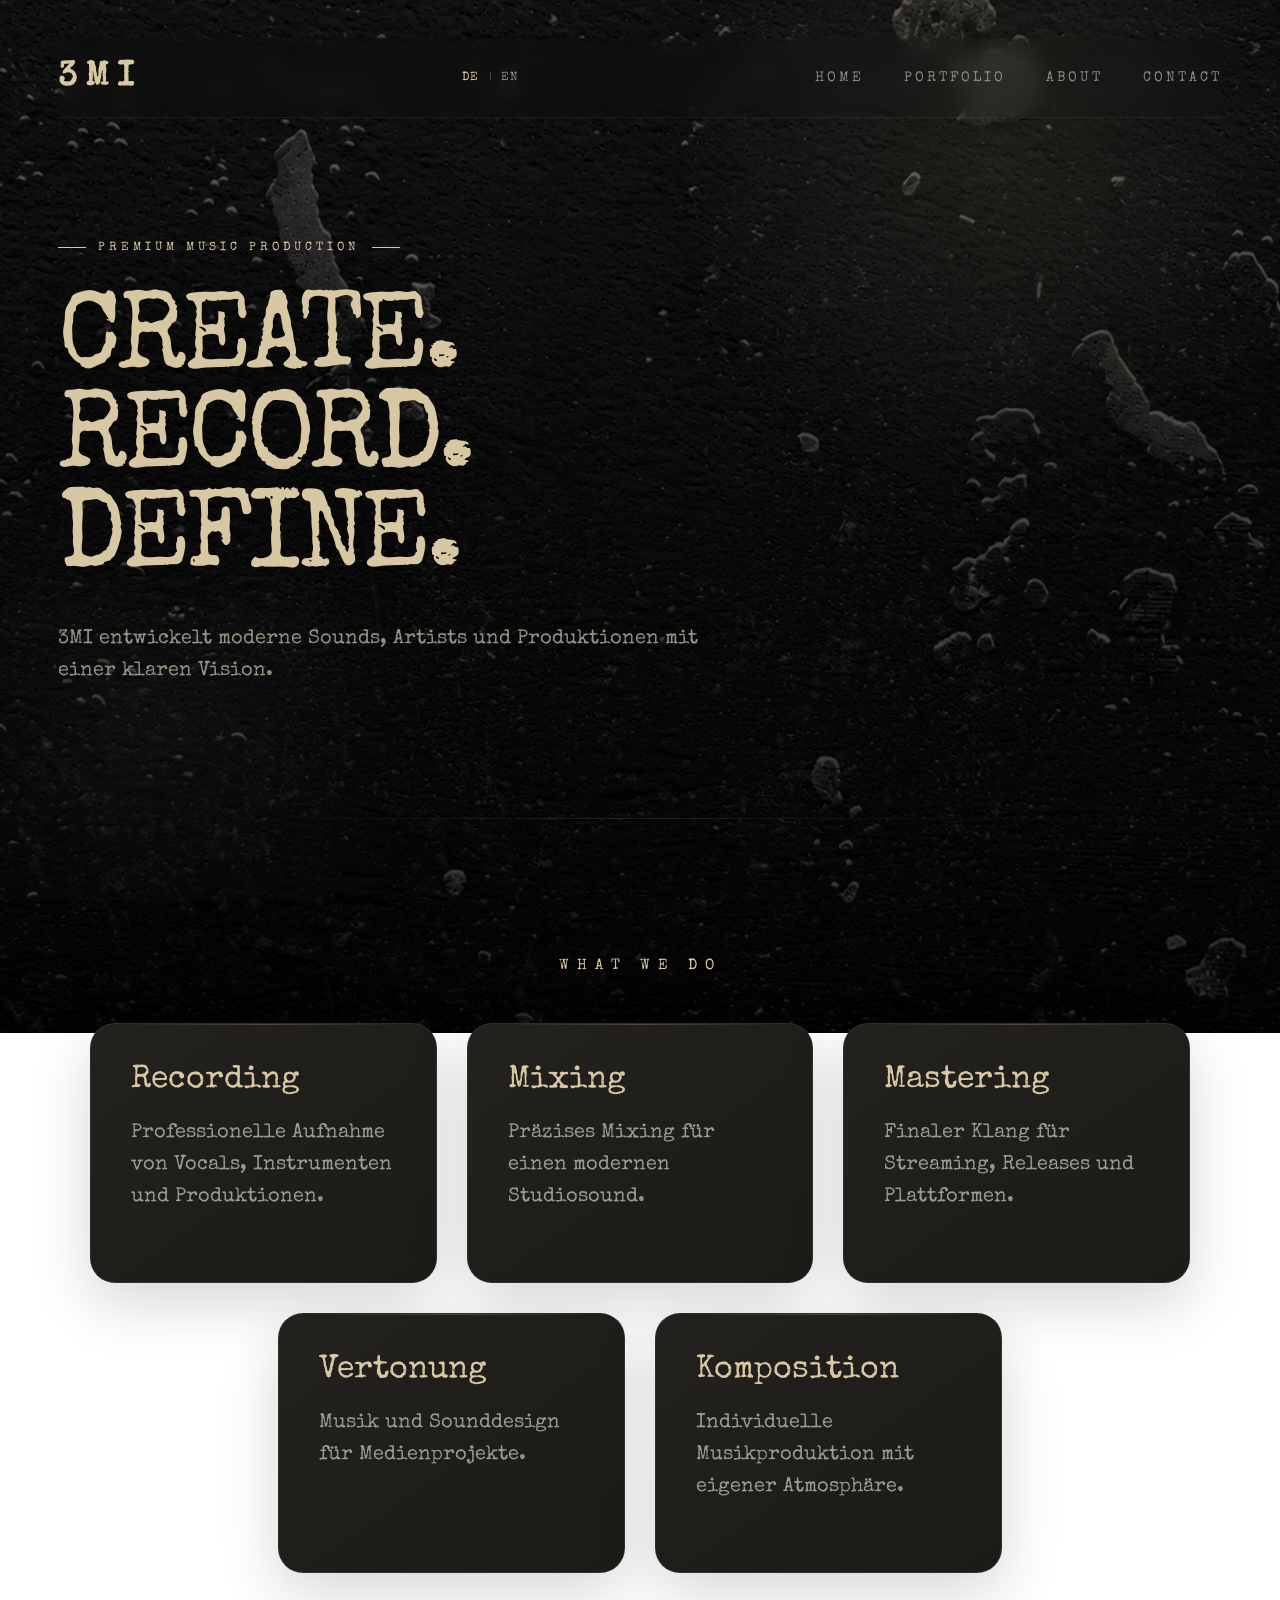
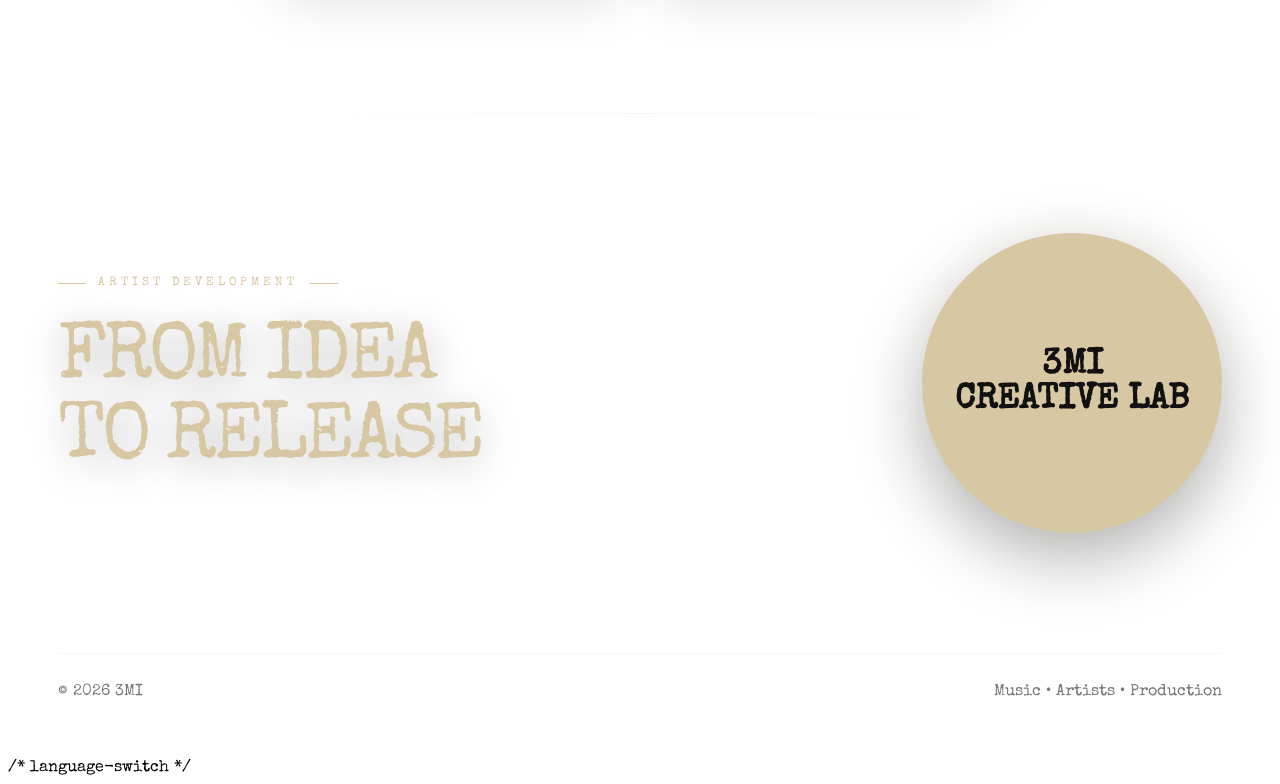
==== commit 41e169de: "added language translate" ====
--- a/index.html
+++ b/index.html
@@ -69,6 +69,11 @@
         ☰
     </button>
 
+    <div class="language-switch">
+        <button type="button" data-language="de">DE</button>
+     <span>|</span>
+        <button type="button" data-language="en">EN</button>
+    </div>
 
     <nav class="nav-menu">
 
@@ -121,9 +126,11 @@
         </h1>
 
 
-        <p class="description">
-
-            3MI  entwickelt moderne Sounds,
+        <p class="description"
+            data-de="3MI entwickelt moderne Sounds, Artists und Produktionen mit einer klaren Vision."
+            data-en="3MI develops modern sounds, artists and productions with a clear vision.">
+
+            3MI entwickelt moderne Sounds,
             Artists und Produktionen mit einer
             klaren Vision.
 
@@ -161,11 +168,14 @@
                 Recording
             </h3>
 
-            <p>
-                Professionelle Aufnahme
-                von Vocals, Instrumenten
-                und Produktionen.
-            </p>
+        <p class="description"
+            data-de="Professionelle Aufnahme von Vocals, Instrumenten und Produktionen."
+            data-en="Professional recording of vocals, instruments, and productions.">
+
+            Professionelle Aufnahme von 
+            Vocals, Instrumenten und Produktionen.
+
+        </p>
 
         </article>
 
@@ -178,10 +188,13 @@
                 Mixing
             </h3>
 
-            <p>
-                Präzises Mixing für
-                einen modernen Studiosound.
-            </p>
+        <p class="description"
+            data-de="Präzises Mixing für einen modernen Studiosound."
+            data-en="Precise mixing for a modern studio sound.">
+
+            Präzises Mixing für einen modernen Studiosound.
+
+        </p>
 
         </article>
 
@@ -194,10 +207,13 @@
                 Mastering
             </h3>
 
-            <p>
-                Finaler Klang für Streaming,
-                Releases und Plattformen.
-            </p>
+        <p class="description"
+            data-de="Finaler Klang für Streaming, Releases und Plattformen."
+            data-en="Final mix for streaming, releases, and platforms.">
+
+            Finaler Klang für Streaming, Releases und Plattformen.
+
+        </p>
 
         </article>
 
@@ -206,14 +222,21 @@
 
         <article class="service-card">
 
-            <h3>
-                Vertonung
-            </h3>
-
-            <p>
-                Musik und Sounddesign
-                für Medienprojekte.
-            </p>
+        <h3
+            data-de="Vertonung"
+            data-en="Soundtrack">
+
+            Vertonung
+
+        </h3>
+
+        <p class="description"
+            data-de="Musik und Sounddesign für Medienprojekte."
+            data-en="Music and sound design for media projects.">
+
+            Musik und Sounddesign für Medienprojekte.
+
+        </p>
 
         </article>
 
@@ -222,14 +245,21 @@
 
         <article class="service-card">
 
-            <h3>
-                Komposition
-            </h3>
-
-            <p>
-                Individuelle Musikproduktion
-                mit eigener Atmosphäre.
-            </p>
+        <h3
+            data-de="Komposition"
+            data-en="Composition">
+
+            Komposition
+
+        </h3>
+
+        <p class="description"
+            data-de="Individuelle Musikproduktion mit eigener Atmosphäre."
+            data-en="Custom music production with its own unique atmosphere.">
+
+            Individuelle Musikproduktion mit eigener Atmosphäre.
+
+        </p>
 
         </article>
 
@@ -455,8 +485,72 @@
 
 });
 
+
 </script>
 
+/* language-switch */ 
+<script>
+(function () {
+
+    const STORAGE_KEY = "3mi-language";
+
+    const buttons = document.querySelectorAll("[data-language]");
+
+    function applyLanguage(lang) {
+
+        const language = lang === "en" ? "en" : "de";
+
+        document.documentElement.lang = language;
+
+        localStorage.setItem(STORAGE_KEY, language);
+
+        document
+            .querySelectorAll("[data-de][data-en]")
+            .forEach(function (element) {
+
+                element.innerHTML =
+                    element.getAttribute("data-" + language);
+
+            });
+
+        const title =
+            document.querySelector("title[data-de][data-en]");
+
+        if (title) {
+            title.textContent =
+                title.getAttribute("data-" + language);
+        }
+
+        buttons.forEach(function (button) {
+
+            const active =
+                button.dataset.language === language;
+
+            button.classList.toggle("active", active);
+
+            button.setAttribute(
+                "aria-pressed",
+                active ? "true" : "false"
+            );
+
+        });
+    }
+
+    buttons.forEach(function (button) {
+
+        button.addEventListener("click", function () {
+            applyLanguage(button.dataset.language);
+        });
+
+    });
+
+    applyLanguage(
+        localStorage.getItem(STORAGE_KEY) || "de"
+    );
+
+})();
+</script>
+
 </body>
 
 </html>
--- a/assets/css/style.css
+++ b/assets/css/style.css
@@ -97,8 +97,8 @@
 
 
     linear-gradient(
-        rgba(0,0,0,.55),
-        rgba(0,0,0,.75)
+        rgba(0,0,0,.40),
+        rgba(0,0,0,.68)
     ),
 
     url("../images/background.jpg");
@@ -362,10 +362,6 @@
 
 }
 
-
-
-
-
 .buttons{
 
 
@@ -386,19 +382,23 @@
 }
 
 .primary{
-
-
     background:var(--cream);
-
+    color:#11110f;
     border:none;
-
     padding:18px 35px;
-
     border-radius:40px;
-
     font-weight:700;
 
-
+    box-shadow:
+        0 10px 30px rgba(216,199,163,.12);
+
+    transition:.35s ease;
+}
+
+.primary:hover{
+    transform:translateY(-4px);
+    box-shadow:
+        0 15px 40px rgba(216,199,163,.22);
 }
 
 .secondary{
@@ -418,7 +418,6 @@
 }
 
 /* CARD */
-
 
 .hero-card{
 
@@ -555,7 +554,6 @@
     justify-content:center;
 
 }
-
 
 /* KREIS */
 
@@ -621,7 +619,6 @@
 
 }
 
-
 /* =========================
    LOGO
 ========================= */
@@ -638,7 +635,6 @@
 
 }
 
-
 /* =========================
    LINIE
 ========================= */
@@ -657,7 +653,6 @@
 
 }
 
-
 /* =========================
    TEXT
 ========================= */
@@ -770,7 +765,7 @@
 .services{
 
     color:var(--cream);
-    padding:100px 0;
+    padding:140px 0;
 
     max-width:1200px;
 
@@ -809,7 +804,6 @@
 
 } 
 
-
 /* obere 3 Karten */
 
 .service-card:nth-child(1){
@@ -818,22 +812,18 @@
 
 }
 
-
 .service-card:nth-child(2){
 
     grid-column:3 / 5;
 
 }
 
-
 .service-card:nth-child(3){
 
     grid-column:5 / 7;
 
 }
 
-
-
 /* untere 2 Karten zentriert */
 
 .service-card:nth-child(4){
@@ -842,8 +832,6 @@
 
 }
 
-
-
 .service-card:nth-child(5){
 
     grid-column:4 / 6;
@@ -851,27 +839,37 @@
 }
 
 .service-card{
-
-
-    background:var(--surface);
+    background:
+        linear-gradient(
+            145deg,
+            rgba(255,255,255,.045),
+            rgba(255,255,255,.01)
+        ),
+        var(--surface);
 
     padding:40px;
-
     border-radius:25px;
-
     min-height:260px;
 
-    transition:.3s;
-
-
+    border:1px solid rgba(216,199,163,.10);
+
+    box-shadow:
+        0 20px 60px rgba(0,0,0,.18);
+
+    transition:
+        transform .4s ease,
+        border-color .4s ease,
+        box-shadow .4s ease;
 }
 
 .service-card:hover{
-
-
-    transform:translateY(-8px);
-
-
+    transform:translateY(-10px);
+
+    border-color:rgba(216,199,163,.28);
+
+    box-shadow:
+        0 30px 80px rgba(0,0,0,.35),
+        0 0 30px rgba(216,199,163,.05);
 }
 
 .service-card h3{
@@ -895,7 +893,6 @@
 }
 
 /* ARTIST */
-
 
 .artist{
 
@@ -1059,13 +1056,10 @@
 .portfolio{
 
 
-    padding:120px 0;
-
-
-}
-
-
-
+    padding:140px 0;
+
+
+}
 
 .portfolio-grid{
 
@@ -1087,8 +1081,6 @@
 
 }
 
-
-
 .portfolio-card{
 
     color:var(--cream);
@@ -1104,8 +1096,6 @@
 
 }
 
-
-
 .portfolio-card:hover{
 
 
@@ -1114,8 +1104,6 @@
 
 }
 
-
-
 .portfolio-card img{
 
 
@@ -1130,8 +1118,6 @@
 
 }
 
-
-
 .portfolio-card h3{
 
 
@@ -1143,8 +1129,6 @@
 
 }
 
-
-
 .portfolio-card p{
 
 
@@ -1156,12 +1140,7 @@
 
 }
 
-/*
-
-PAGE TRANSITION
-
-*/
-
+/* PAGE TRANSITION */
 
 .fade{
 
@@ -1169,8 +1148,6 @@
 
 }
 
-
-
 @keyframes pageEnter{
 
 
@@ -1198,8 +1175,6 @@
 
 }
 
-
-
 @keyframes pageFade{
 
 
@@ -1223,18 +1198,7 @@
 
 }
 
-
-
-
-
-
-/*
-
-ACTIVE NAVBAR
-
-*/
-
-
+/* ACTIVE NAVBAR */
 .navbar a.active{
 
 
@@ -1243,8 +1207,6 @@
 
 }
 
-
-
 .navbar a.active::after{
 
 
@@ -1253,13 +1215,7 @@
 
 }
 
-
-/*
-
-NAV HOVER
-
-*/
-
+/* NAV HOVER */
 
 .navbar a{
 
@@ -1269,8 +1225,6 @@
 
 }
 
-
-
 .navbar a::after{
 
 
@@ -1300,8 +1254,6 @@
 
 }
 
-
-
 .navbar a:hover::after{
 
 
@@ -1310,11 +1262,8 @@
 
 }
 
-
-
 /* PORTFOLIO */
 
-
 .portfolio-hero{
 
     padding-top:120px;
@@ -1325,10 +1274,6 @@
 
 }
 
-
-
-
-
 .portfolio-hero h1{
 
     font-size:90px;
@@ -1339,12 +1284,6 @@
 
 }
 
-
-
-
-
-
-
 .portfolio-grid{
 
 
@@ -1361,10 +1300,6 @@
 
 }
 
-
-
-
-
 .portfolio-card{
 
 
@@ -1381,41 +1316,27 @@
 
 }
 
-
-
-
-
 .portfolio-card img{
-
-
     width:100%;
-
     height:100%;
-
     object-fit:cover;
 
-    transition:.6s;
-
-
-}
-
-
-
-
-
+    filter:
+        saturate(.85)
+        contrast(1.05);
+
+    transition:
+        transform .8s cubic-bezier(.2,.7,.2,1),
+        filter .8s ease;
+}
 
 .portfolio-card:hover img{
-
-
-    transform:scale(1.08);
-
-
-}
-
-
-
-
-
+    transform:scale(1.06);
+
+    filter:
+        saturate(1)
+        contrast(1.05);
+}
 
 .portfolio-overlay{
 
@@ -1440,11 +1361,6 @@
 
 }
 
-
-
-
-
-
 .portfolio-overlay h2{
 
 
@@ -1455,11 +1371,6 @@
 
 }
 
-
-
-
-
-
 .portfolio-overlay p{
 
 
@@ -1470,11 +1381,8 @@
 
 }
 
-
-
 /* PAGE TRANSITION */
 
-
 .page-transition{
 
     animation:pageOut .6s ease forwards;
@@ -1483,8 +1391,6 @@
 
 }
 
-
-
 @keyframes pageOut{
 
 
@@ -1515,8 +1421,6 @@
 
 
 }
-
-
 
 @keyframes pageLeave{
 
@@ -1579,8 +1483,6 @@
 
 }
 
-
-
 .about-image-card img {
 
     width:100%;
@@ -1593,15 +1495,11 @@
 
 }
 
-
-
 .about-image-card:hover img {
 
     transform:scale(1.08);
 
 }
-
-
 
 .about-overlay {
 
@@ -1685,9 +1583,6 @@
 
 }
 
-
-
-
 @media(max-width:900px){
 
 
@@ -1778,62 +1673,107 @@
 }
 
 /* 
-   PORTFOLIO SPOTIFY MOBILE
- */
-
-
-@media(max-width:900px){
-
+   3MI PORTFOLIO — COMPACT GRID
+    */
+
+.portfolio-grid{
+    width:100%;
+    max-width:1100px;
+    margin:70px auto;
+    
+    display:grid;
+    grid-template-columns:repeat(3, minmax(0, 1fr));
+    gap:22px;
+}
+
+/* Karten kleiner und kompakter */
+.portfolio-card{
+    position:relative;
+    height:auto;
+    min-height:0;
+    border-radius:20px;
+    overflow:hidden;
+    
+    background:var(--surface);
+    border:1px solid rgba(216,199,163,.10);
+    
+    transition:
+        transform .35s ease,
+        border-color .35s ease,
+        box-shadow .35s ease;
+}
+
+.portfolio-card:hover{
+    transform:translateY(-6px);
+    border-color:rgba(216,199,163,.25);
+    box-shadow:0 20px 50px rgba(0,0,0,.3);
+}
+
+/* Spotify Einbettung */
+.spotify-card{
+    width:100%;
+    max-width:none;
+    margin:0;
+}
+
+.spotify-embed{
+    width:100%;
+    margin:0;
+}
+
+.spotify-embed iframe{
+    display:block;
+    width:100% !important;
+    height:180px !important;
+    border:0;
+    border-radius:16px;
+}
+
+/* Titel unter Spotify */
+.portfolio-card h3{
+    font-size:18px;
+    padding:16px 18px 18px;
+    margin:0;
+    letter-spacing:1px;
+}
+
+/* 
+   TABLET
+    */
+
+@media(max-width:1000px){
 
     .portfolio-grid{
-
-        width:100%;
-
-        display:block;
-
-    }
-
-
-
-    .spotify-card{
-
-        width:100%;
-
-        max-width:none;
-
-        margin:0;
-
-    }
-
-
-
-    .spotify-embed{
-
-        width:100%;
-
-    }
-
-
+        grid-template-columns:repeat(2, minmax(0, 1fr));
+        gap:20px;
+    }
+
+}
+
+/* 
+   HANDY
+    */
+
+@media(max-width:650px){
+
+    .portfolio-grid{
+        grid-template-columns:1fr;
+        gap:18px;
+        margin:50px auto;
+    }
+
+    .portfolio-card{
+        border-radius:18px;
+    }
 
     .spotify-embed iframe{
-
-        width:100% !important;
-
-        height:450px !important;
-
-        border-radius:20px;
-
-    }
-
-
-
-    .portfolio-overlay h2{
-
-        font-size:32px;
-
-    }
-
-
+        height:170px !important;
+    }
+
+    .portfolio-card h3{
+        font-size:17px;
+        padding:14px 16px 16px;
+    }
 
 }
 
@@ -1869,7 +1809,6 @@
 
 }
 
-
 /* MOBILE */
 
 @media(max-width:900px){
@@ -1973,7 +1912,6 @@
 
 /* 
    3MI PREMIUM POLISH
-   Bestehendes Design bleibt erhalten – nur veredelt.
     */
 
 :root{
@@ -2058,7 +1996,8 @@
     gap:12px;
 }
 
-.tag::before{
+.tag::before,
+.tag::after {
     content:"";
     width:28px;
     height:1px;
@@ -2214,3 +2153,266 @@
     }
 }
 
+/* 
+   3MI STUDIO — CLEAN FINAL OVERRIDES
+    */
+
+html{scroll-behavior:smooth;}
+body{overflow-x:hidden;-webkit-font-smoothing:antialiased;text-rendering:optimizeLegibility;}
+::selection{background:var(--cream);color:var(--bg);}
+
+.navbar{backdrop-filter:blur(10px);-webkit-backdrop-filter:blur(10px);}
+.nav-button,.primary{box-shadow:0 10px 30px rgba(216,199,163,.12),inset 0 1px 0 rgba(255,255,255,.18);}
+
+.hero h1,.artist h2{text-shadow:0 8px 40px rgba(0,0,0,.3);}
+.tag{display:inline-flex;align-items:center;gap:12px;white-space:nowrap;}
+.tag::before,.tag::after{content:"";width:28px;height:1px;flex:0 0 28px;background:var(--cream);box-shadow:0 0 12px rgba(216,199,163,.45);}
+
+.hero-card,.service-card,.portfolio-card{border:1px solid rgba(216,199,163,.10);}
+.hero-card{position:relative;overflow:hidden;}
+.hero-card::before{content:"";position:absolute;inset:0;pointer-events:none;background:radial-gradient(circle at 50% 25%,rgba(216,199,163,.08),transparent 38%);}
+
+.studio-object-inner{transition:transform .45s ease,box-shadow .45s ease;}
+.studio-object-inner:hover{transform:scale(1.025);box-shadow:0 25px 70px rgba(0,0,0,.5),0 0 45px rgba(216,199,163,.12);}
+
+.service-card{position:relative;overflow:hidden;}
+.service-card::before{content:"";position:absolute;top:0;left:30px;right:30px;height:1px;background:linear-gradient(90deg,transparent,rgba(216,199,163,.35),transparent);opacity:.7;}
+.service-card h3{transition:transform .35s ease,color .35s ease;}
+.service-card:hover h3{transform:translateX(4px);color:var(--cream);}
+.service-card p{transition:color .35s ease;}
+.service-card:hover p{color:#b4aea2;}
+
+.portfolio-card{position:relative;isolation:isolate;}
+.portfolio-card::after{content:"";position:absolute;inset:0;pointer-events:none;border:1px solid rgba(216,199,163,.12);border-radius:inherit;opacity:0;transition:opacity .4s ease;}
+.portfolio-card:hover::after{opacity:1;}
+.portfolio-card:hover{transform:translateY(-10px) scale(1.008);}
+
+.about-image-card{box-shadow:0 25px 70px rgba(0,0,0,.28),0 0 45px rgba(216,199,163,.05);}
+.artist-box{box-shadow:0 25px 70px rgba(0,0,0,.3),0 0 50px rgba(216,199,163,.08);}
+
+footer{border-top-color:rgba(216,199,163,.12);}
+
+a:focus-visible,button:focus-visible{outline:1px solid var(--cream);outline-offset:5px;}
+
+@media(max-width:900px){
+  .hero{padding-top:30px;}
+  .hero h1{font-size:clamp(48px,13vw,70px);line-height:.94;}
+  .buttons{flex-wrap:wrap;}
+  .services,.portfolio{padding:90px 0;}
+  .portfolio-hero{padding-top:70px;}
+  .portfolio-hero h1{font-size:clamp(48px,13vw,70px);}
+  .about-image-card{height:420px;}
+  footer{flex-wrap:wrap;gap:20px;}
+}
+
+@media(max-width:520px){
+  .page{padding-left:18px;padding-right:18px;}
+  .tag{font-size:10px;letter-spacing:3px;}
+  .tag::before,.tag::after{width:20px;flex-basis:20px;}
+  .description{font-size:15px;line-height:1.55;}
+  .buttons{flex-direction:column;width:100%;}
+  .primary,.secondary{width:100%;min-height:54px;}
+  .hero-card{padding:22px;}
+  .studio-object-inner::after{inset:16px;}
+}
+
+@media(prefers-reduced-motion:reduce){
+  html{scroll-behavior:auto;}
+  *,*::before,*::after{animation-duration:.01ms!important;animation-iteration-count:1!important;transition-duration:.01ms!important;}
+}
+
+/* 
+   3MI STUDIO
+    */
+@media (max-width:900px){
+    .navbar{
+        position:relative;
+        z-index:1000;
+        isolation:isolate;
+    }
+
+    .menu-toggle{
+        position:relative;
+        z-index:3000;
+        pointer-events:auto;
+        touch-action:manipulation;
+    }
+
+    .nav-menu{
+        position:absolute;
+        top:calc(100% + 10px);
+        left:0;
+        right:0;
+        z-index:2000;
+        pointer-events:none;
+        opacity:0;
+        visibility:hidden;
+        transform:translateY(-8px);
+        transition:opacity .2s ease, transform .2s ease, visibility .2s ease;
+    }
+
+    .nav-menu.active{
+        display:flex;
+        pointer-events:auto;
+        opacity:1;
+        visibility:visible;
+        transform:translateY(0);
+    }
+
+    .nav-menu a{
+        position:relative;
+        z-index:2001;
+        display:block;
+        pointer-events:auto;
+        touch-action:manipulation;
+    }
+}
+
+@media (prefers-reduced-motion:reduce){
+    .nav-menu{
+        transition:none;
+        transform:none;
+    }
+}
+
+/* 
+   3MI PORTFOLIO – FINAL GRID
+    */
+
+.portfolio-grid {
+    width: 94%;
+    max-width: 1250px;
+    margin: 60px auto;
+
+    display: grid;
+    grid-template-columns: repeat(3, minmax(0, 1fr));
+    gap: 24px;
+}
+
+
+/* KARTEN */
+
+.portfolio-card.spotify-card {
+    width: 100%;
+    min-width: 0;
+    height: auto;
+    margin: 0;
+    padding: 0;
+
+    overflow: hidden;
+    border-radius: 20px;
+}
+
+
+/* SPOTIFY */
+
+.spotify-embed {
+    width: 100%;
+    margin: 0;
+    padding: 0;
+}
+
+.spotify-embed iframe {
+    display: block;
+    width: 100% !important;
+    height: 170px !important;
+
+    border: 0;
+    border-radius: 16px;
+}
+
+
+/* TITEL */
+
+.portfolio-overlay {
+    position: static;
+    padding: 14px 16px 16px;
+}
+
+.portfolio-overlay h2 {
+    margin: 0;
+    font-size: 14px;
+    line-height: 1.3;
+}
+
+
+/* 
+   TABLET – 2 KARTEN
+    */
+
+@media (max-width: 700px) {
+
+    .portfolio-grid {
+        grid-template-columns: repeat(2, minmax(0, 1fr));
+        gap: 20px;
+    }
+
+}
+
+
+/* 
+   HANDY – 1 KARTE
+    */
+
+@media (max-width: 500px) {
+
+    .portfolio-grid {
+        grid-template-columns: 1fr;
+        gap: 18px;
+    }
+
+    .spotify-embed iframe {
+        height: 170px !important;
+    }
+
+}
+
+/* 
+   LANGUAGE SWITCH
+    */
+
+.language-switch {
+    display: flex;
+    align-items: center;
+    gap: 7px;
+    margin-left: 24px;
+    flex-shrink: 0;
+}
+
+.language-switch button {
+    appearance: none;
+    border: 0;
+    background: transparent;
+    color: var(--muted);
+    font-family: inherit;
+    font-size: 12px;
+    letter-spacing: 1.5px;
+    padding: 5px 2px;
+    cursor: pointer;
+    transition: color 0.2s ease, opacity 0.2s ease;
+}
+
+.language-switch button:hover,
+.language-switch button.active {
+    color: var(--cream);
+}
+
+.language-switch span {
+    color: var(--muted);
+    opacity: 0.55;
+    font-size: 11px;
+}
+
+@media (max-width: 900px) {
+    .language-switch {
+        margin-left: auto;
+        margin-right: 14px;
+        position: relative;
+        z-index: 3001;
+    }
+
+    .language-switch button {
+        font-size: 11px;
+        padding: 8px 3px;
+    }
+}
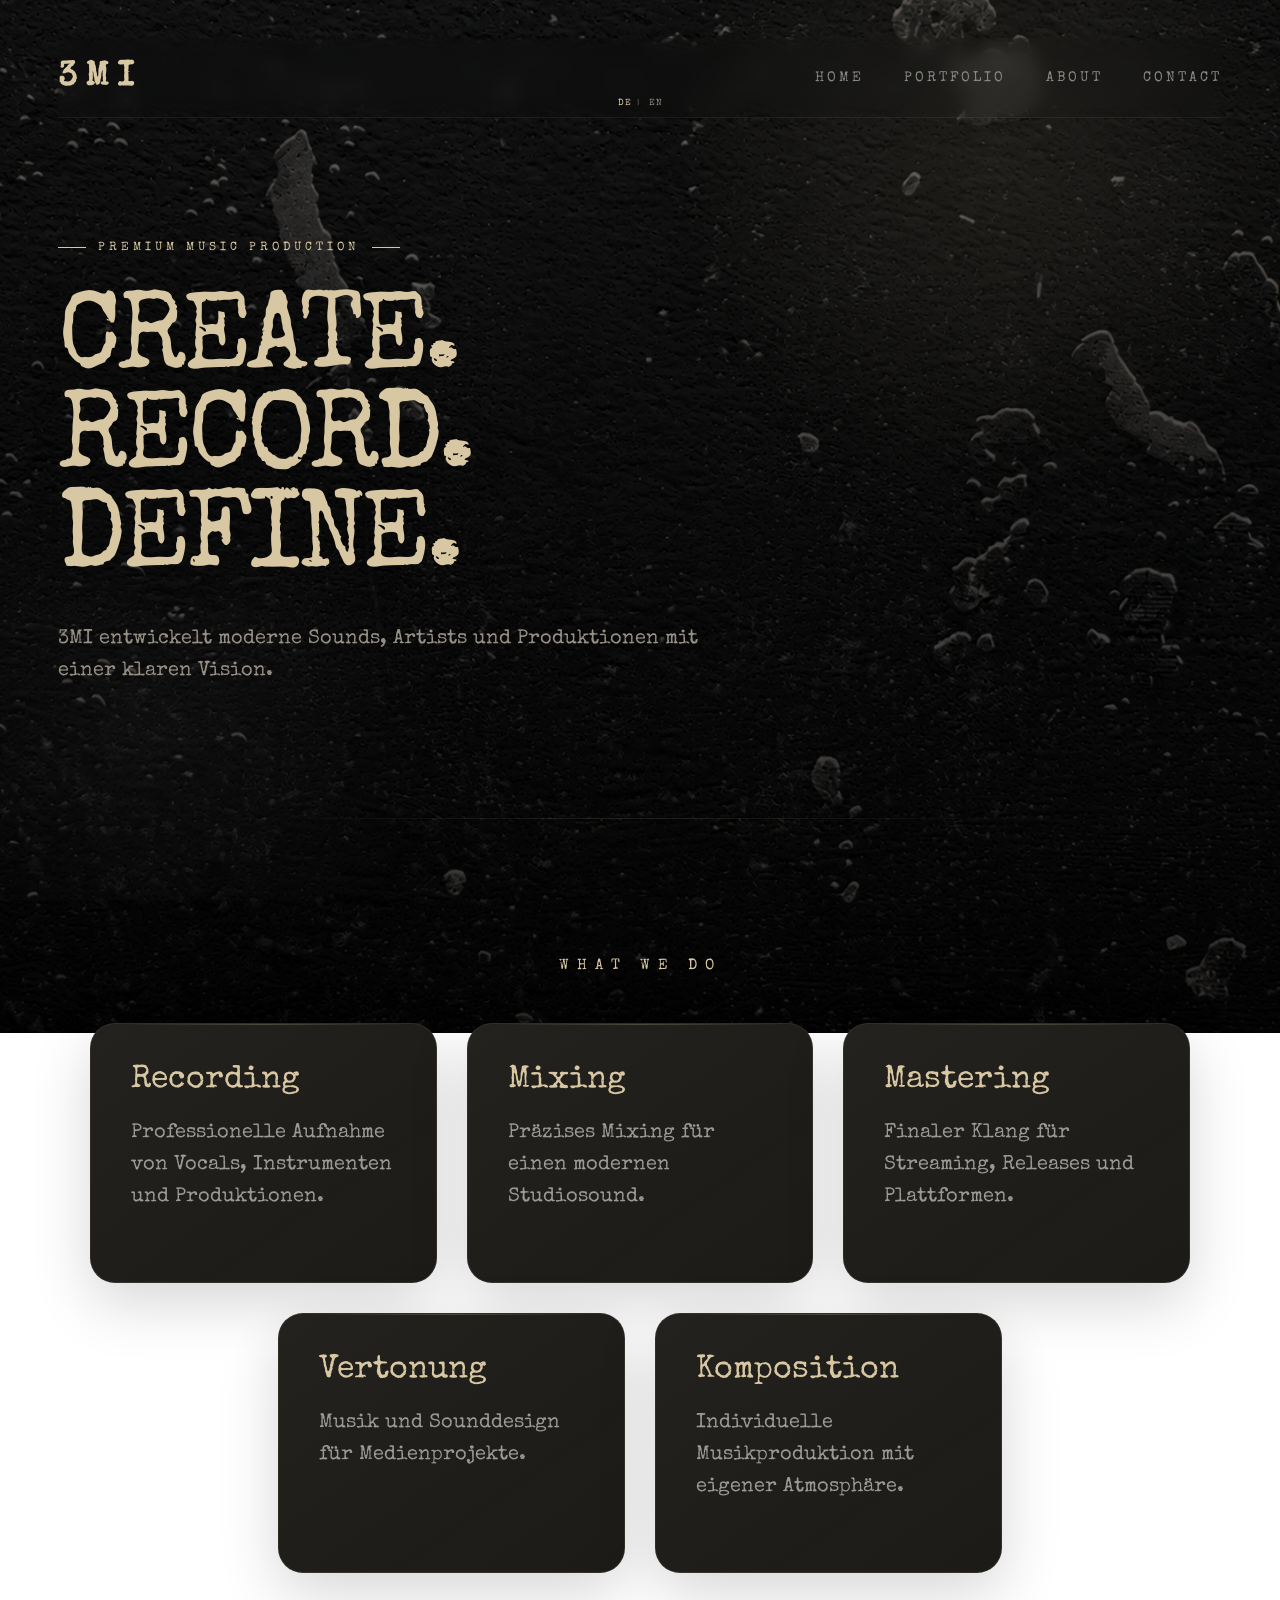
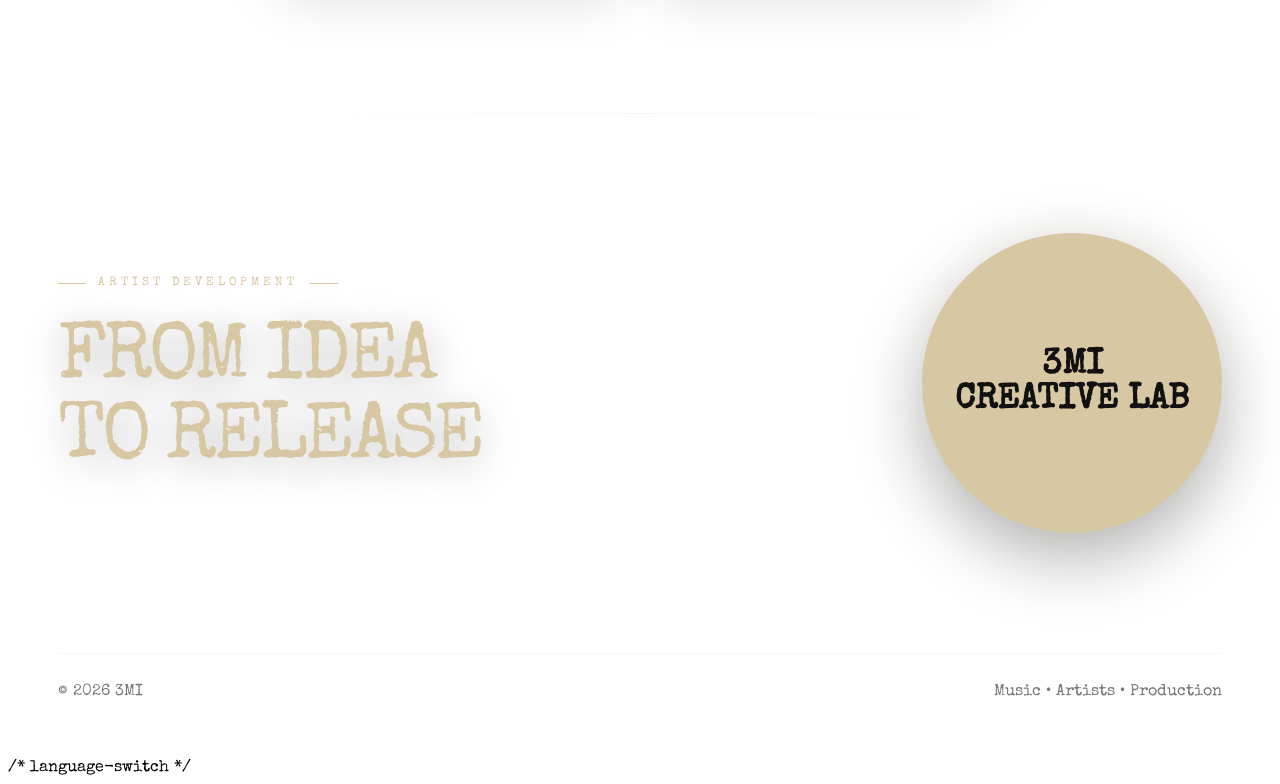
==== commit 3245eeed: "fixed language translate" ====
--- a/index.html
+++ b/index.html
@@ -52,52 +52,49 @@
 
 <!-- 
      NAVIGATION
- -->
+-->
 
 <header class="navbar">
 
-
     <div class="logo">
 
         3MI
 
-    </div>
-
+        <div class="language-switch">
+            <button type="button" data-language="de">DE</button>
+            <span>|</span>
+            <button type="button" data-language="en">EN</button>
+        </div>
+
+    </div>
 
 
     <button class="menu-toggle">
         ☰
     </button>
 
-    <div class="language-switch">
-        <button type="button" data-language="de">DE</button>
-     <span>|</span>
-        <button type="button" data-language="en">EN</button>
-    </div>
 
     <nav class="nav-menu">
 
-    <a href="/">
-        HOME
-    </a>
-
-    <a href="portfolio.html">
-        PORTFOLIO
-    </a>
-
-    <a href="about.html">
-        ABOUT
-    </a>
-
-    <a href="contact.html">
-        CONTACT
-    </a>
+        <a href="/">
+            HOME
+        </a>
+
+        <a href="portfolio.html">
+            PORTFOLIO
+        </a>
+
+        <a href="about.html">
+            ABOUT
+        </a>
+
+        <a href="contact.html">
+            CONTACT
+        </a>
 
     </nav>
 
-
 </header>
-
 
 
 
--- a/assets/css/style.css
+++ b/assets/css/style.css
@@ -2369,26 +2369,39 @@
 
 /* 
    LANGUAGE SWITCH
-    */
+*/
 
 .language-switch {
     display: flex;
     align-items: center;
-    gap: 7px;
-    margin-left: 24px;
-    flex-shrink: 0;
+    justify-content: center;
+    gap: 5px;
+
+    margin: 4px 0 0 0;
+
+    position: absolute;
+    left: 50%;
+    transform: translateX(-50%);
+
+    white-space: nowrap;
+    z-index: 3001;
 }
 
 .language-switch button {
     appearance: none;
     border: 0;
     background: transparent;
+
     color: var(--muted);
     font-family: inherit;
-    font-size: 12px;
-    letter-spacing: 1.5px;
-    padding: 5px 2px;
+    font-size: 9px;
+    letter-spacing: 1px;
+
+    padding: 0;
+    margin: 0;
+
     cursor: pointer;
+
     transition: color 0.2s ease, opacity 0.2s ease;
 }
 
@@ -2400,19 +2413,27 @@
 .language-switch span {
     color: var(--muted);
     opacity: 0.55;
-    font-size: 11px;
-}
+    font-size: 8px;
+}
+
+
+/* MOBILE */
 
 @media (max-width: 900px) {
+
     .language-switch {
-        margin-left: auto;
-        margin-right: 14px;
-        position: relative;
-        z-index: 3001;
+        margin: 4px 0 0 0;
+
+        left: 50%;
+        transform: translateX(-50%);
     }
 
     .language-switch button {
-        font-size: 11px;
-        padding: 8px 3px;
+        font-size: 9px;
+        padding: 0;
+    }
+
+    .language-switch span {
+        font-size: 8px;
     }
 }
